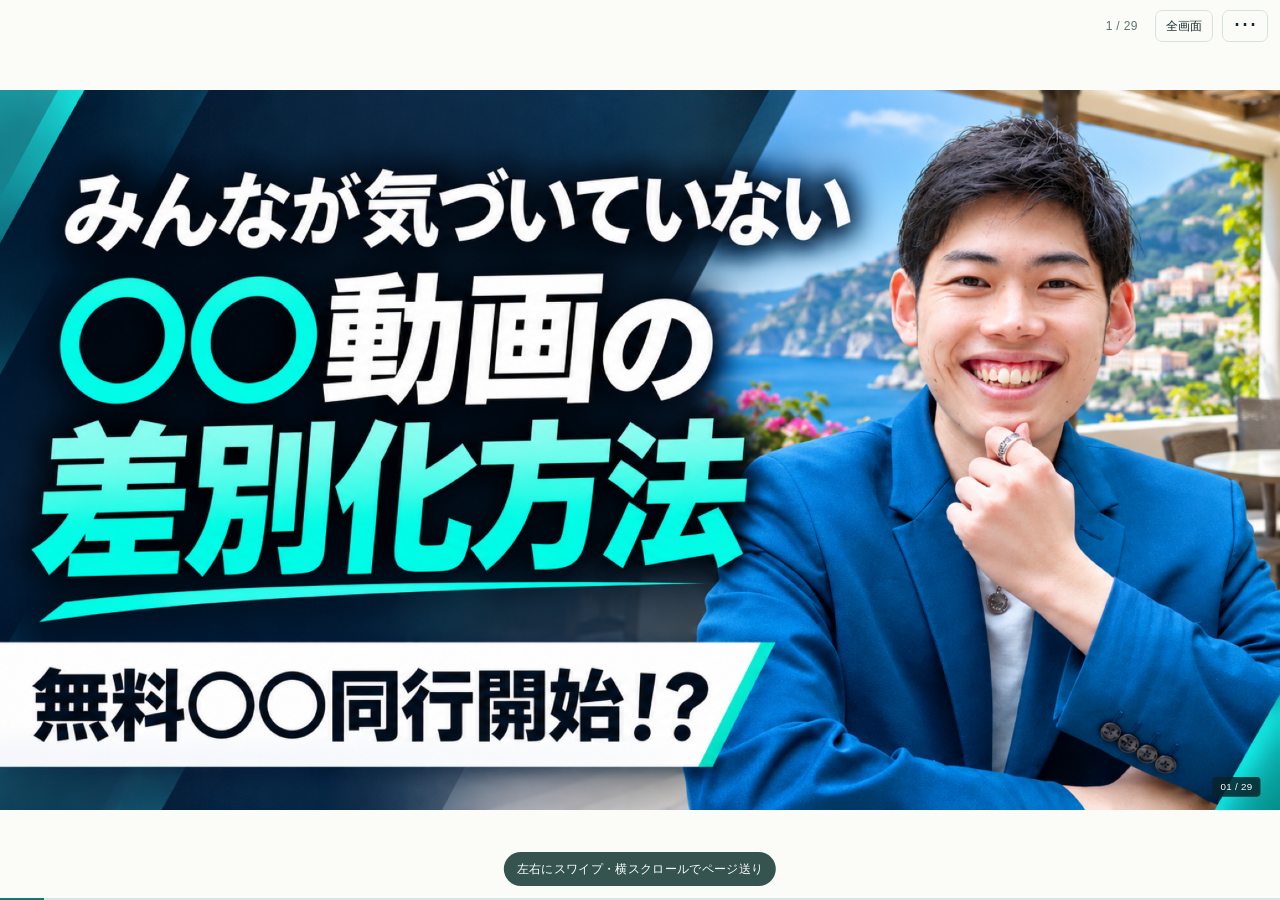
==== 2026-11-03-free/index.html @ 78152367 "Add separate November 3 lecture with free current session and planned future pricing" ====
<!doctype html><html lang="ja"><head><meta charset="utf-8"><meta name="viewport" content="width=device-width,initial-scale=1"><meta name="description" content="AI副業・物販のSNS発信で理想の未来を伝える、アフレコリールの背景素材講義。11/15(日)午前、金沢の撮影同行は今回限定無料。次回以降は33,000円で実施予定です。"><title>【今回限定無料版】ファン化につながる背景素材の集め方｜11/3 SNSコンサル講義</title><link rel="stylesheet" href="style.css?v=free-20261103"></head><body class="presenter"><div class="viewer-controls" aria-label="表示操作"><span id="counter" aria-live="polite"></span><button id="full" aria-pressed="false">全画面</button><details id="viewerMenu"><summary aria-label="ページメニュー">⋯</summary><div class="viewer-menu"><label for="jump">ページを選ぶ</label><select id="jump" aria-label="ページを選ぶ"></select><div class="menu-navigation"><button id="prev" aria-label="前のページ">← 前へ</button><button id="next" aria-label="次のページ">次へ →</button></div><button id="print">印刷 / PDF</button></div></details></div><main class="viewport"><div class="stage"><section class="slide thumbnail-intro" data-title="みんなが気づいていない○○動画の差別化方法"><img src="assets/img/lecture-thumbnail.png" alt="みんなが気づいていない○○動画の差別化方法。無料○○同行開始！？"><footer><span>2026.11.03　SNSコンサル講義</span><span class="page"></span></footer></section><section class="slide question" data-title="○○には、何が入ると思いますか？"><div class="kicker">まずは、みんなの予想を教えてください</div><div class="question-body"><h2>「○○動画」の○○は、<br><em>何だと思いますか？</em></h2><p class="chat-prompt">思いついた答えを、チャットで教えてください。</p></div><footer><span>画像は教材用のAI生成イメージです。</span><span class="page"></span></footer></section><section class="slide cover" data-title="ファン化につながる背景素材の集め方"><div class="kicker">○○の答えは「背景素材」</div><div class="new-hero"><div><h1>ファン化につながる<br><em>背景素材</em>の<br>集め方</h1><p class="subtitle">AI副業・物販のSNS発信で、<br>理想の未来を伝える。</p><div class="cover-date">2026.11.03 ｜ SNSコンサル講義</div></div><img class="" src="assets/img/monetize-work.jpg" alt="海を望むテラスでパソコンに向かう後ろ姿（教材用AI生成画像）"></div><footer><span>画像は教材用のAI生成イメージです。</span><span class="page"></span></footer></section><section class="slide premise" data-title="前提は、マネタイズ系の発信"><div class="kicker">まず、この講義の前提</div><h2>前提は、マネタイズ系の発信。</h2><div class="two-col"><div><div class="topic-tags"><span>AI副業</span><span>物販</span><span>その他の副業</span></div><div class="large-quote">ノウハウの先にある<br><em>暮らし</em>まで、<br>伝わっていますか。</div><p>アフレコの声に合わせる背景動画も、<br>発信の印象を作ります。</p></div><img class="tall-photo" src="assets/img/monetize-work.jpg" alt="海を望むテラスでパソコンに向かう後ろ姿（教材用AI生成画像）"></div><footer><span>画像は教材用のAI生成イメージです。</span><span class="page"></span></footer></section><section class="slide question" data-title="背景は、なぜ大切だと思いますか？"><div class="kicker">みんなに質問</div><div class="question-body"><h2>背景は、なぜ<br><em>大切</em>だと思いますか？</h2><p class="chat-prompt">思いついたことを、チャットで教えてください。</p></div><footer><span>SNSコンサル講義 ｜ アフレコリールの背景素材</span><span class="page"></span></footer></section><section class="slide answer" data-title="理想の未来を演出するため"><div class="kicker">背景が大切な理由</div><h2 class="answer-heading"><em>理想の未来</em>を<br>演出するため。</h2><div class="answer-pair"><img class="" src="assets/img/broll-ocean.jpg" alt="青い海と空を望むテラス（教材用AI生成画像）"><img class="" src="assets/img/broll-hotel.jpg" alt="庭に面した上質なホテルのラウンジ（教材用AI生成画像）"></div><p class="below">「こんな場所で、こんな時間を過ごしたい」を映像で伝える。</p><footer><span>画像は教材用のAI生成イメージです。</span><span class="page"></span></footer></section><section class="slide " data-title="憧れが、この人の発信を見たいにつながる"><div class="kicker">理想の未来とファン化</div><h2>憧れが、「この人の発信を見たい」につながる。</h2><div class="two-col"><div><img class="tall-photo" src="assets/img/monetize-work.jpg" alt="海を望むテラスでパソコンに向かう後ろ姿（教材用AI生成画像）"></div><div class="feeling-flow"><div>こんな暮らしをしてみたい</div><span>↓</span><div>この人のことをもっと知りたい</div><span>↓</span><div class="accent">また見たい・応援したい</div><p>この気持ちを育てるのが、ファン化。</p></div></div><footer><span>画像は教材用のAI生成イメージです。</span><span class="page"></span></footer></section><section class="slide " data-title="どちらを、見続けたくなりますか？"><div class="kicker">同じ言葉で見比べる</div><h2>どちらを、見続けたくなりますか？</h2><div class="comparison"><div class="voice-note"><span class="label">同じアフレコの台本例</span><blockquote>仕事を終えたら、<br>好きな場所でひと息。</blockquote><p class="takeaway">AかBと、そう思った理由を<br>チャットで教えてください。</p><small>背景だけを替えた静止画の比較です。</small></div><div class="phone-pair"><figure class="phone-card"><div class="phone"><img class="" src="assets/img/monetize-room.jpg" alt="書類や衣服が置かれた日常の部屋（教材用AI生成画像）"><div class="caption">仕事を終えたら、<br>好きな場所でひと息。</div></div><figcaption>A　散らかった部屋</figcaption></figure><figure class="phone-card"><div class="phone"><img class="" src="assets/img/broll-ocean.jpg" alt="青い海と空を望むテラス（教材用AI生成画像）"><div class="caption">仕事を終えたら、<br>好きな場所でひと息。</div></div><figcaption>B　海が見える景色</figcaption></figure></div></div><footer><span>画像は教材用のAI生成イメージです。</span><span class="page"></span></footer></section><section class="slide " data-title="綺麗な映像は、見ていたくなる"><div class="kicker">背景が大切な、もう1つの理由</div><h2>綺麗な映像は、見ていたくなる。</h2><div class="two-col"><div><div class="statement">大自然。旅先。<br>上質なホテル。</div><p class="below">背景にも見どころがあると、<br>映像を楽しみながら話を聞ける。</p><p class="takeaway" style="margin-top:30px">見飽きにくい映像にして、<br>最後まで見てもらうことを狙う。</p></div><div class="calm-pair"><img class="" src="assets/img/broll-mountain.jpg" alt="緑の山並みと朝の霞（教材用AI生成画像）"><img class="" src="assets/img/broll-hotel.jpg" alt="庭に面した上質なホテルのラウンジ（教材用AI生成画像）"></div></div><footer><span>画像は教材用のAI生成イメージです。</span><span class="page"></span></footer></section><section class="slide question" data-title="素材を撮るチャンスは、どこにありますか？"><div class="kicker">みんなに質問</div><div class="question-body"><h2>素材を撮るチャンスは、<br><em>どこ</em>にありますか？</h2><p class="chat-prompt">次の外出や予定を思い出して、チャットで教えてください。</p></div><footer><span>SNSコンサル講義 ｜ アフレコリールの背景素材</span><span class="page"></span></footer></section><section class="slide " data-title="僕が素材を撮っている、3つの機会"><div class="kicker">いつ撮るか</div><h2>僕が素材を撮っている、3つの機会。</h2><div class="photo-grid new-opportunities"><figure class="photo-card"><img class="" src="assets/img/monetize-work.jpg" alt="海を望むテラスでパソコンに向かう後ろ姿（教材用AI生成画像）"><figcaption><b>1　ワーケーション</b><span>仲間と、半分旅行・半分仕事。</span></figcaption></figure><figure class="photo-card"><img class="" src="assets/img/broll-hotel.jpg" alt="庭に面した上質なホテルのラウンジ（教材用AI生成画像）"><figcaption><b>2　いいホテルに泊まる時</b><span>空間や景色も撮っておく。</span></figcaption></figure><figure class="photo-card"><img class="" src="assets/img/broll-town.jpg" alt="木造の街並みと水路（教材用AI生成画像）"><figcaption><b>3　オフ会</b><span>前後の時間を素材集めに。</span></figcaption></figure></div><p class="below">日常にある撮影のチャンスを、活かしていきましょう。</p><footer><span>画像は教材用のAI生成イメージです。</span><span class="page"></span></footer></section><section class="slide " data-title="広島オフ会でも、空き時間に素材撮影"><div class="kicker">僕が実際にやってみたこと</div><h2>広島オフ会でも、空き時間に素材撮影。</h2><div class="two-col"><div><div class="large-quote">ちょっと空いた時間に、<br>みんなで撮ってみた。</div><div class="story-line"><span>オフ会の空き時間</span><b>↓</b><span>みんなで素材撮影</span><b>↓</b><strong>参加したみんなからも好評</strong></div></div><div><img class="wide-photo" src="assets/img/broll-town.jpg" alt="木造の街並みと水路（教材用AI生成画像）"><p class="photo-caption">街並みのイメージ。広島当日の写真ではありません。</p></div></div><footer><span>画像は教材用のAI生成イメージです。</span><span class="page"></span></footer></section><section class="slide " data-title="カメラを回す前に、動画の目的を考える"><div class="kicker">どう撮るかの前に</div><h2>カメラを回す前に、動画の目的を考える。</h2><div class="purpose-grid"><div><span>見続けてもらう</span><h3>動画を伸ばしたい</h3><p>見た目にも楽しめる景色を。</p></div><div><span>次の投稿も見てもらう</span><h3>フォローにつなげたい</h3><p>発信するテーマと合う暮らしを。</p></div><div><span>この人を応援したくなる</span><h3>ファン化したい</h3><p>憧れる時間や、人柄が見える場面を。</p></div></div><p class="purpose-question">見た人に、どんな暮らしを感じてほしいか。</p><footer><span>SNSコンサル講義 ｜ 背景素材は、投稿で伝えたいことに合わせて選びます。</span><span class="page"></span></footer></section><section class="slide " data-title="集めたい背景素材は、この3種類"><div class="kicker">何を撮るか</div><h2>集めたい背景素材は、この3種類。</h2><div class="photo-grid material-grid"><figure class="photo-card"><img class="" src="assets/img/monetize-work.jpg" alt="海を望むテラスでパソコンに向かう後ろ姿（教材用AI生成画像）"><figcaption><b>1　作業している自分</b><span>場所を選んで働く雰囲気。</span></figcaption></figure><figure class="photo-card"><img class="" src="assets/img/broll-ocean.jpg" alt="青い海と空を望むテラス（教材用AI生成画像）"><figcaption><b>2　綺麗な背景</b><span>その場所の空気や開放感。</span></figcaption></figure><figure class="photo-card"><div class="life-crop"><img class="" src="assets/img/monetize-life.jpg" alt="景色へ歩く、コーヒーを飲む、仲間と話す3場面（教材用AI生成画像）"></div><figcaption><b>3　自由な日常の動き</b><span>そこで過ごす暮らし。</span></figcaption></figure></div><footer><span>画像は教材用のAI生成イメージです。</span><span class="page"></span></footer></section><section class="slide " data-title="1　動かずに作業している自分"><div class="kicker">集めたい素材 1</div><h2>1　動かずに作業している自分。</h2><div class="two-col"><div><div class="statement">パソコン1台で、<br><em>場所を選んで働く</em><br>雰囲気を伝える。</div><p class="below">カメラは固定。<br>作業する自分と、その場所を一緒に。</p><p class="small" style="margin-top:22px">実際の作業を撮り、アフレコの内容に合わせる。</p></div><img class="tall-photo" src="assets/img/monetize-work.jpg" alt="海を望むテラスでパソコンに向かう後ろ姿（教材用AI生成画像）"></div><footer><span>画像は教材用のAI生成イメージです。</span><span class="page"></span></footer></section><section class="slide " data-title="2　綺麗な背景"><div class="kicker">集めたい素材 2</div><h2>2　綺麗な背景。</h2><div class="photo-grid"><figure class="photo-card"><img class="" src="assets/img/broll-ocean.jpg" alt="青い海と空を望むテラス（教材用AI生成画像）"><figcaption><b>海や旅先の景色</b><span>開放感が伝わる。</span></figcaption></figure><figure class="photo-card"><img class="" src="assets/img/broll-mountain.jpg" alt="緑の山並みと朝の霞（教材用AI生成画像）"><figcaption><b>大自然</b><span>日常を離れた時間が伝わる。</span></figcaption></figure><figure class="photo-card"><img class="" src="assets/img/broll-hotel.jpg" alt="庭に面した上質なホテルのラウンジ（教材用AI生成画像）"><figcaption><b>上質なホテルや旅館</b><span>ゆったり過ごす空間が伝わる。</span></figcaption></figure></div><p class="below">フォロワーが「こんな場所に行きたい」と感じる素材に。</p><footer><span>画像は教材用のAI生成イメージです。</span><span class="page"></span></footer></section><section class="slide " data-title="3　自由な日常の動き"><div class="kicker">集めたい素材 3</div><h2>3　自由な日常の動き。</h2><div class="story-grid life-grid"><figure><div class="sequence-panel"><img class="" src="assets/img/monetize-life.jpg" alt="景色へ歩く、コーヒーを飲む、仲間と話す3場面（教材用AI生成画像）"></div><figcaption>景色へ歩く</figcaption></figure><figure><div class="sequence-panel"><img class="" src="assets/img/monetize-life.jpg" alt="景色へ歩く、コーヒーを飲む、仲間と話す3場面（教材用AI生成画像）"></div><figcaption>テラスでコーヒー</figcaption></figure><figure><div class="sequence-panel"><img class="" src="assets/img/monetize-life.jpg" alt="景色へ歩く、コーヒーを飲む、仲間と話す3場面（教材用AI生成画像）"></div><figcaption>仲間と過ごす</figcaption></figure></div><p class="below">その場所で「どんな時間を過ごしているか」まで見せる。</p><footer><span>画像は教材用のAI生成イメージです。</span><span class="page"></span></footer></section><section class="slide " data-title="撮り方は、固定とゆっくり動かす2パターン"><div class="kicker">素材を撮る時の基本</div><h2>撮り方は、固定とゆっくり動かす2パターン。</h2><div class="tech-pair"><figure><div class="tech-frame"><img class="" src="assets/img/monetize-work.jpg" alt="海を望むテラスでパソコンに向かう後ろ姿（教材用AI生成画像）"><span>カメラを固定</span></div><figcaption><b>動かさずに撮る</b><p>作業する姿や、自然な動きを残す。</p></figcaption></figure><figure><div class="tech-frame"><img class="" src="assets/img/broll-ocean.jpg" alt="青い海と空を望むテラス（教材用AI生成画像）"><span>ゆっくり　→</span></div><figcaption><b>ゆっくり回して撮る</b><p>景色や空間の広がりを見せる。</p></figcaption></figure></div><p class="below">同じ場所で、両方のパターンを撮っておきましょう。</p><footer><span>画像は教材用のAI生成イメージです。</span><span class="page"></span></footer></section><section class="slide " data-title="肘を脇につけて、腰からゆっくり回す"><div class="kicker">一緒に動かしてみましょう</div><h2>肘を脇につけて、腰からゆっくり回す。</h2><div class="two-col posture-layout"><div class="posture-photo"><img class="" src="assets/img/monetize-posture.jpg" alt="両肘を脇につけてスマートフォンを持つ撮影姿勢（教材用AI生成画像）"><span class="waist-arrow">↔</span></div><div class="steps"><div class="step"><span class="num">1</span><div><b>肘を脇につける</b><small>スマホを両手で持つ。</small></div></div><div class="step"><span class="num">2</span><div><b>肩と腕の形を保つ</b><small>手先だけで振らない。</small></div></div><div class="step"><span class="num">3</span><div><b>腰からゆっくり回す</b><small>体ごと、一定の速さで。</small></div></div></div></div><p class="below">まずその場で1回。撮った映像のブレを見てみましょう。</p><footer><span>画像は教材用のAI生成イメージです。</span><span class="page"></span></footer></section><section class="slide question" data-title="次の外出で、何を撮りますか？"><div class="kicker">みんなに質問</div><div class="question-body"><h2>次の外出で、<br><em>何を撮りますか？</em></h2><p class="chat-prompt">「行く場所＋撮りたい素材」を、チャットで教えてください。</p></div><footer><span>SNSコンサル講義 ｜ アフレコリールの背景素材</span><span class="page"></span></footer></section><section class="slide " data-title="まとめ　背景で伝えるのは、理想の未来"><div class="kicker">1　背景が大切な理由</div><h2>まとめ</h2><div class="two-col"><div><div class="statement">背景で伝えるのは、<br><em>理想の未来。</em></div><p class="below">こんな暮らしをしてみたい。<br>この人の発信を、また見たい。</p><p class="takeaway" style="margin-top:28px">綺麗な映像で、<br>見続けてもらうことも狙う。</p></div><img class="tall-photo" src="assets/img/broll-hotel.jpg" alt="庭に面した上質なホテルのラウンジ（教材用AI生成画像）"></div><footer><span>画像は教材用のAI生成イメージです。</span><span class="page"></span></footer></section><section class="slide " data-title="まとめ　日常のチャンスで、3種類を集める"><div class="kicker">2　撮る機会と素材</div><h2>まとめ</h2><div class="summary-opportunities"><span>ワーケーション</span><span>いいホテル</span><span>オフ会</span></div><p class="summary-lead">日常にあるチャンスで、3種類を集める。</p><div class="photo-grid summary-materials"><figure class="photo-card"><img class="" src="assets/img/monetize-work.jpg" alt="海を望むテラスでパソコンに向かう後ろ姿（教材用AI生成画像）"><figcaption><b>作業している自分</b></figcaption></figure><figure class="photo-card"><img class="" src="assets/img/broll-ocean.jpg" alt="青い海と空を望むテラス（教材用AI生成画像）"><figcaption><b>綺麗な背景</b></figcaption></figure><figure class="photo-card"><div class="life-crop"><img class="" src="assets/img/monetize-life.jpg" alt="景色へ歩く、コーヒーを飲む、仲間と話す3場面（教材用AI生成画像）"></div><figcaption><b>自由な日常の動き</b></figcaption></figure></div><footer><span>画像は教材用のAI生成イメージです。</span><span class="page"></span></footer></section><section class="slide " data-title="まとめ　目的を決めて、2パターンで撮る"><div class="kicker">3　撮り方と次の行動</div><h2>まとめ</h2><div class="two-col"><div><div class="statement">見た人に、<br><em>どう感じてほしいか。</em></div><p class="below">目的を決めて、カメラを回す。</p><div class="summary-methods"><span>固定して撮る</span><span>ゆっくり回して撮る</span></div><p class="below">撮った映像を見て、<br>次の投稿で使う素材を残しましょう。</p></div><img class="tall-photo" src="assets/img/broll-cafe.jpg" alt="緑を望むカフェの窓辺（教材用AI生成画像）"></div><footer><span>画像は教材用のAI生成イメージです。</span><span class="page"></span></footer></section><section class="slide " data-title="どんな話に使えるかを、ひと言残す"><div class="kicker">集めた素材の保存</div><h2>どんな話に使えるかを、ひと言残す。</h2><div class="save-grid"><figure><img class="" src="assets/img/broll-ocean.jpg" alt="青い海と空を望むテラス（教材用AI生成画像）"><figcaption>海＿時間の余裕</figcaption></figure><figure><img class="" src="assets/img/broll-mountain.jpg" alt="緑の山並みと朝の霞（教材用AI生成画像）"><figcaption>山＿気分転換</figcaption></figure><figure><img class="" src="assets/img/broll-hotel.jpg" alt="庭に面した上質なホテルのラウンジ（教材用AI生成画像）"><figcaption>ホテル＿旅先</figcaption></figure><figure><img class="" src="assets/img/broll-cafe.jpg" alt="緑を望むカフェの窓辺（教材用AI生成画像）"><figcaption>カフェ＿考える時間</figcaption></figure></div><p class="below">素材を見返したときに、使う場面が浮かぶ名前に。<br>撮った日と場所も一緒に残しておくと、あとで探しやすくなります。</p><footer><span>画像は教材用のAI生成イメージです。</span><span class="page"></span></footer></section><section class="slide sales-bridge" data-title="撮る時の「これでいい？」を、現地で"><div class="kicker">知ったことを、自分の投稿で使うために</div>
<h2>撮る時の「これでいい？」を、現地で。</h2><div class="two-col"><div><div class="sales-questions"><p>この背景、<br><b>自分の発信に合っている？</b></p><p>この素材、<br><b>どんな話に使える？</b></p></div><p class="below">金沢の街を歩きながら、<br>一緒に考えて、撮ってみましょう。</p></div><div><img class="wide-photo" src="assets/img/broll-town.jpg" alt="木造の街並みと水路（教材用AI生成画像）"><p class="photo-caption">街並みは教材イメージです。撮影予定地ではありません。</p></div></div>
<footer><span>画像は教材用のAI生成イメージです。</span><span class="page"></span></footer></section><section class="slide sales-value" data-title="持ち帰るのは、次の投稿に使う背景素材"><div class="kicker">撮影同行で、一緒に取り組むこと</div>
<h2>持ち帰るのは、次の投稿に使う背景素材。</h2><div class="two-col"><div><img class="wide-photo" src="assets/img/broll-town.jpg" alt="木造の街並みと水路（教材用AI生成画像）"><p class="photo-caption">街並みは教材イメージです。撮影予定地ではありません。</p></div><div class="steps"><div class="step"><span class="num">1</span><div><b>使えそうな背景を見つける</b><small>街並みや、その場所らしい空間から。</small></div></div><div class="step"><span class="num">2</span><div><b>どんな語りに合うか考える</b><small>素材を見ながら、その場で話せる。</small></div></div><div class="step"><span class="num">3</span><div><b>自分の投稿用に持ち帰る</b><small>次のアフレコリールで使う素材に。</small></div></div><p class="sales-value-note">その場で考えた選び方を、<br>次の外出でも試していきましょう。</p></div></div>
<footer><span>画像は教材用のAI生成イメージです。</span><span class="page"></span></footer></section><section class="slide free-anchor" data-title="撮影同行は、今回限定で無料"><div class="kicker">今回の撮影同行について</div>
<h2>撮影同行は、<br class="mobile-only">今回限定で無料。</h2>
<div class="free-price-layout"><div class="future-price"><p>次回以降は</p><div class="future-number"><strong>33,000</strong><span>円</span></div><p>で実施予定です。</p><small>今後の実施予定としてのご案内です。</small></div>
<div class="current-free"><span class="pill">11/15（日）午前・金沢</span><p>今回の参加費</p><strong>無料</strong><p>現地で一緒に、<br>背景素材集めを実践しましょう。</p></div></div>
<footer><span>画像は教材用のAI生成イメージです。</span><span class="page"></span></footer></section><section class="slide offer free-offer" data-title="11/15（日）午前、金沢で今回限定無料の撮影同行"><div class="kicker">今回限定無料・撮影同行のご案内</div>
<div class="offer-layout"><div class="offer-copy"><span class="pill">SNSコンサル受講生向け</span><h2>アフレコリールの<br>背景素材を、<br>金沢で集めよう。</h2><div class="date"><strong>11/15</strong><span>日曜日<br>午前・オフ会前</span></div><div class="free-offer-price">参加費 <b>今回限定無料</b></div><div class="details">集合時刻・場所・申込方法は<br>確定後にご案内します。</div></div><figure class="offer-photo"><img src="assets/img/broll-town.jpg" alt="木造の街並みと水路（教材用AI生成画像）"><figcaption>街並みは教材イメージです。撮影予定地ではありません。</figcaption></figure></div>
<footer><span>画像は教材用のAI生成イメージです。</span><span class="page"></span></footer></section><section class="slide closing free-closing" data-title="次の投稿に使う素材を、金沢で一緒に"><div class="kicker">現地で、一緒に試したい方へ</div>
<div class="two-col"><div><h2>次の投稿に使う素材を、<br>金沢で一緒に。</h2><p>作りたいアフレコのテーマを<br><em><b>1つ</b></em>、考えてきてください。</p><p class="below">背景素材を集めるところから、<br>一緒に実践しましょう。</p><span class="pill">11/15（日）午前　金沢　今回限定無料</span><div class="details">SNSコンサル受講生向け・オフ会前<br>募集の詳細は、確定後にご案内します。</div></div><img class="closing-photo" src="assets/img/broll-cafe.jpg" alt="緑を望むカフェの窓辺（教材用AI生成画像）"></div>
<footer><span>画像は教材用のAI生成イメージです。</span><span class="page"></span></footer></section></div></main><div id="gestureHint" class="gesture-hint" role="status"></div><div class="progress"><i></i></div><script src="app.js?v=d084d327a3f7"></script></body></html>
---- 2026-11-03-free/style.css ----
:root{--ink:#172a2b;--muted:#5d7372;--teal:#007f79;--tiffany:#a9e6df;--paper:#fbfcf8;--line:#d9e5df;--s:.7}*{box-sizing:border-box}body{margin:0;background:#e6ede9;color:var(--ink);font-family:-apple-system,BlinkMacSystemFont,"Hiragino Kaku Gothic ProN","Yu Gothic",Meiryo,sans-serif;font-feature-settings:"palt";letter-spacing:.02em}button,select{font:inherit;color:inherit}button{cursor:pointer}button:disabled{opacity:.3;cursor:default}button:focus-visible,select:focus-visible{outline:3px solid var(--teal);outline-offset:3px}.toolbar{height:64px;display:flex;align-items:center;gap:24px;padding:0 24px;background:var(--paper);border-bottom:1px solid var(--line)}.brand{font-size:14px;font-weight:700;white-space:nowrap}.jump-label{flex:1;min-width:0}select{border:0;background:#edf4f0;padding:8px 12px;border-radius:4px;max-width:100%;width:360px;font-size:13px}.tools{display:flex;gap:8px}.tools button{background:transparent;border:1px solid var(--line);border-radius:5px;padding:8px 11px;font-size:12px}.viewport{height:calc(100dvh - 121px);position:relative;overflow:hidden}.stage{position:absolute;left:50%;top:50%;width:1440px;height:810px;transform:translate(-50%,-50%) scale(var(--s));transform-origin:center}.slide{display:none;position:relative;width:1440px;height:810px;background:var(--paper);padding:56px 68px 76px;overflow:hidden;box-shadow:0 10px 60px #19363215}.slide.active{display:flex;flex-direction:column}.kicker{font-size:18px;color:var(--teal);font-weight:750;line-height:1.2;margin-bottom:19px;min-height:22px}h1,h2,h3,p,figure,blockquote{margin:0}h1{font-size:78px;line-height:1.4;letter-spacing:-.035em;font-weight:850}h2{font-size:48px;line-height:1.35;letter-spacing:-.025em;font-weight:800;margin-bottom:30px}h3{font-size:30px;line-height:1.5}p{font-size:27px;line-height:1.7}em{font-style:normal;color:var(--teal)}strong,b{font-weight:800}.label{font-size:19px;font-weight:700;color:var(--teal)}.small,small{font-size:17px;line-height:1.7;color:var(--muted)}footer{position:absolute;left:68px;right:68px;bottom:26px;display:flex;align-items:center;justify-content:space-between;border-top:1px solid var(--line);padding-top:15px;font-size:13px;color:var(--muted);gap:20px}.page{white-space:nowrap}.navigation{height:54px;display:flex;gap:16px;align-items:center;justify-content:center;font-size:13px;background:var(--paper)}.navigation button{border:1px solid var(--line);border-radius:4px;background:white;font-size:20px;padding:0 20px;height:34px}.navigation #pageTitle{max-width:500px;white-space:nowrap;overflow:hidden;text-overflow:ellipsis;color:var(--muted)}#counter{min-width:54px;text-align:center}.progress{height:3px;background:var(--line)}.progress i{height:100%;display:block;background:var(--teal)}.sr-only{position:absolute;width:1px;height:1px;overflow:hidden;clip:rect(0,0,0,0)}img{display:block;width:100%;height:100%;object-fit:cover}.comparison{display:grid;grid-template-columns:440px 1fr;gap:68px;align-items:center;flex:1;min-height:0}.voice-note blockquote{font-size:34px;line-height:1.7;font-weight:700;margin:22px 0 28px}.takeaway{padding-left:22px;border-left:5px solid var(--tiffany);font-size:25px}.voice-note small{display:block;margin-top:26px}.phone-pair{display:flex;justify-content:space-evenly;gap:38px}.phone-card{width:260px}.phone{position:relative;aspect-ratio:9/16;border-radius:15px;overflow:hidden;box-shadow:0 9px 20px #152e301a;background:#dce7df}.phone .caption{position:absolute;left:14px;right:14px;top:43%;background:#112825c9;color:white;font-size:25px;line-height:1.6;font-weight:750;padding:15px 14px;text-align:center;letter-spacing:0}.phone-card figcaption{text-align:center;font-size:22px;font-weight:700;margin-top:16px}.offer-layout{display:grid;grid-template-columns:1fr 610px;gap:62px;align-items:center;flex:1;min-height:0}.pill{display:inline-block;border-radius:4px;background:var(--tiffany);padding:10px 15px;font-size:20px;font-weight:750}.offer-copy h2{font-size:51px;margin:22px 0 20px}.date{display:flex;align-items:center;gap:24px;margin:0 0 15px}.date strong{font-size:74px;line-height:1.1;color:var(--teal);letter-spacing:-.03em}.date span{font-size:23px;line-height:1.5;font-weight:700}.offer-copy p{font-size:24px}.details{font-size:19px;line-height:1.6;border-top:1px solid var(--line);padding-top:16px;margin-top:20px;color:var(--muted)}.offer-photo img{height:470px;border-radius:4px;object-position:45% center}.offer-photo figcaption{font-size:14px;color:var(--muted);margin-top:12px;line-height:1.6}.cover-layout{display:grid;grid-template-columns:1.05fr 1fr;gap:55px;flex:1;align-items:center}.cover h1{font-size:72px}.cover .subtitle{font-size:26px;margin-top:32px;line-height:1.8}.cover-strip{display:grid;grid-template-columns:1fr 1fr;gap:20px;height:570px}.cover-strip img{border-radius:3px}.cover-strip img:last-child{height:500px;align-self:end}.cover-date{margin-top:34px;font-size:18px;color:var(--muted)}.two-col{display:grid;grid-template-columns:1fr 1fr;gap:70px;align-items:center;flex:1;min-height:0}.statement{font-size:54px;line-height:1.55;font-weight:800;letter-spacing:-.03em}.note-box{background:#edf5ef;border-left:5px solid var(--teal);padding:28px 32px}.note-box p{font-size:29px;font-weight:650}.empty-material{border:2px dashed #b9ccc2;background:#f2f6f1;border-radius:6px;padding:28px}.empty-material .empty{height:270px;display:flex;align-items:center;justify-content:center;background:#e7eeea;color:#8aa099;font-size:64px;margin-top:20px}.reel-diagram{display:flex;align-items:center;justify-content:center;gap:24px}.plus{font-size:48px;color:var(--teal)}.voice-card{width:270px;background:#e2f1ec;padding:28px}.voice-card p{font-size:28px;line-height:1.6;font-weight:700;margin-top:20px}.definition h2{margin-bottom:16px}.definition .phone-card{width:236px}.definition .reel-diagram{margin-top:12px}.definition-copy .statement{font-size:43px}.definition-copy p{font-size:25px;margin-top:26px}.photo-grid{display:grid;grid-template-columns:repeat(3,1fr);gap:28px;flex:1;min-height:0}.photo-card{min-width:0}.photo-card img{height:330px;border-radius:4px}.photo-card figcaption{padding-top:16px}.photo-card b{display:block;font-size:28px;line-height:1.5}.photo-card span{display:block;font-size:23px;line-height:1.6;color:var(--muted);margin-top:4px}.below{font-size:24px;line-height:1.6;margin-top:25px}.photo-grid.four{grid-template-columns:repeat(4,1fr);gap:23px}.photo-grid.four img{height:340px}.photo-grid.four b{font-size:25px}.photo-grid.four span{font-size:21px}.banner-image{height:390px;width:100%;border-radius:4px}.banner-caption{display:grid;grid-template-columns:repeat(3,1fr);gap:24px;margin-top:22px}.banner-caption b{font-size:27px;display:block}.banner-caption p{font-size:24px;line-height:1.7;margin-top:8px}.panel-strip{display:grid;grid-template-columns:repeat(3,1fr);gap:24px}.sequence-panel{width:100%;aspect-ratio:1;max-height:350px;overflow:hidden;position:relative}.sequence-panel img{width:300%;max-width:none;height:auto;position:absolute;top:0;left:0;object-fit:fill}.story-grid figure:nth-child(2) img{left:-100%}.story-grid figure:nth-child(3) img{left:-200%}.wide-photo{height:470px;border-radius:4px}.stock-grid{display:grid;grid-template-columns:repeat(3,1fr);gap:14px}.stock-grid figure img{height:190px;border-radius:3px}.stock-grid figure figcaption{font-size:16px;margin-top:8px}.steps{display:flex;flex-direction:column;gap:25px}.step{display:grid;grid-template-columns:46px 1fr;gap:18px;align-items:start}.step .num{width:42px;height:42px;border-radius:50%;color:var(--teal);background:#d8f0e7;display:grid;place-items:center;font-size:24px;font-weight:750}.step p{font-size:26px}.steps .step b{font-size:29px}.steps .step small{display:block;font-size:22px;margin-top:8px}.exercise .photo-grid img{height:330px}.exercise .quote{font-size:30px;font-weight:700;padding:18px 24px;background:#e5f3ed;margin-bottom:24px}.exercise .photo-card b{font-size:25px}.closing{background:#e8f4ed}.closing h2{font-size:58px;line-height:1.5}.closing .two-col{grid-template-columns:1.1fr 1fr}.closing .pill{margin-top:30px}.closing-photo{height:530px;object-position:center 70%;border-radius:4px}.save-grid{display:grid;grid-template-columns:repeat(4,1fr);gap:24px;margin:20px 0 25px}.save-grid img{height:300px;border-radius:4px}.save-grid figcaption{font-size:24px;font-weight:750;text-align:center;padding-top:18px}.large-quote{font-size:39px;line-height:1.7;font-weight:750;margin-bottom:26px}.tall-photo{height:490px;border-radius:4px}.calm-pair{display:grid;grid-template-columns:1fr 1fr;gap:24px;height:460px}.calm-pair img{border-radius:4px}.photo-caption{font-size:20px;color:var(--muted);margin-top:13px}
.read .toolbar{position:sticky;top:0;z-index:10}.read .viewport{height:auto;overflow:visible}.read .stage{position:static;transform:none;width:auto;height:auto;margin:24px auto;max-width:1080px;padding:0 20px}.read .slide{display:flex;flex-direction:column;position:relative;width:100%;height:auto;min-height:630px;padding:42px 42px 84px;margin-bottom:26px}.read .slide>footer{left:42px;right:42px}.read .slide h1{font-size:54px}.read .slide h2{font-size:39px}.read .comparison{grid-template-columns:1fr 1.2fr;gap:28px}.read .phone-card{width:210px}.read .phone .caption{font-size:20px}.read .voice-note blockquote{font-size:27px}.read .offer-layout{grid-template-columns:1fr 1fr;gap:35px}.read .offer-photo img{height:440px}.read .cover-strip{height:480px}.read .cover-strip img:last-child{height:400px}.read .navigation{position:static}.read .statement{font-size:40px}.read .photo-card img{height:300px}.read .photo-grid.four img{height:270px}.read .definition .two-col{gap:30px}.read .definition .reel-diagram{gap:15px}.read .definition .voice-card{width:200px;padding:20px}.read .definition .voice-card p{font-size:24px}.read .definition .phone-card{width:185px}.read .photo-grid{flex:initial}.read .exercise .photo-grid img{height:280px}.read .two-col{gap:36px}.read .cover-layout{gap:30px}.read .banner-image{height:auto}.read .stock-grid figure img{height:150px}.read .closing-photo{height:450px}.read .photo-card span{font-size:21px}.read .date strong{font-size:62px}.read .save-grid figcaption{font-size:20px}
@media(max-width:700px), (max-width:1000px) and (max-height:500px){.toolbar{height:102px;flex-wrap:wrap;padding:12px 14px;gap:9px 10px}.brand{font-size:12px}.jump-label{order:3;flex-basis:100%}select{width:100%;font-size:12px}.tools{margin-left:auto;gap:5px}.tools button{font-size:10px;padding:6px}.tools #full{display:none}.viewport{height:calc(100dvh - 159px)}.navigation{gap:12px}.navigation #pageTitle{display:none}.read .stage{margin:12px auto;padding:0 10px}.read .slide{padding:28px 22px 68px;min-height:0;margin-bottom:14px}.read .kicker{font-size:12px;min-height:0;margin-bottom:15px}.read .slide h1{font-size:37px;line-height:1.5}.read .slide h2{font-size:28px;line-height:1.5;margin-bottom:22px}.read p{font-size:19px}.read .slide>footer{left:22px;right:22px;bottom:20px;font-size:9px;line-height:1.5;padding-top:10px;gap:10px}.read .comparison,.read .offer-layout,.read .cover-layout,.read .two-col,.read .closing .two-col{display:flex;flex-direction:column;gap:27px;align-items:stretch}.read .voice-note blockquote{font-size:25px;margin:15px 0 20px}.read .voice-note .label{font-size:14px}.read .takeaway{font-size:19px;padding-left:15px}.read .voice-note small{font-size:12px;margin-top:18px}.read .phone-pair{gap:14px;justify-content:center}.read .phone-card{width:calc((100% - 14px)/2)}.read .phone{border-radius:9px}.read .phone .caption{left:6px;right:6px;padding:9px 6px;font-size:14px;line-height:1.6}.read .phone-card figcaption{font-size:15px;margin-top:12px}.read .pill{font-size:13px;padding:9px 11px}.read .offer-copy h2{font-size:30px;margin:20px 0}.read .date strong{font-size:61px}.read .date span{font-size:18px}.read .offer-copy p{font-size:19px}.read .details{font-size:15px}.read .offer-photo img{height:265px}.read .offer-photo figcaption{font-size:10px}.read .cover-strip{height:295px;gap:12px}.read .cover-strip img:last-child{height:250px}.read .cover .subtitle{font-size:18px;margin-top:22px}.read .cover-date{font-size:13px;margin-top:20px}.read .statement{font-size:28px}.read .empty-material{padding:20px}.read .empty-material .empty{height:160px}.read .label{font-size:14px}.read .note-box{padding:20px}.read .note-box p{font-size:20px}.read .definition-copy .statement{font-size:28px}.read .definition-copy p{font-size:19px;margin-top:15px}.read .definition .reel-diagram{gap:12px;margin-top:0}.read .definition .voice-card{width:44%;padding:15px}.read .definition .voice-card p{font-size:18px;margin-top:12px}.read .definition .phone-card{width:44%}.read .definition .phone .caption{font-size:14px}.read .plus{font-size:30px}.read .small,.read small{font-size:12px}.read .photo-grid{grid-template-columns:1fr;gap:24px}.read .photo-card img{height:300px;object-position:center 55%}.read .photo-card b{font-size:23px}.read .photo-card span{font-size:18px}.read .photo-card figcaption{padding-top:12px}.read .below{font-size:18px;margin-top:23px}.read .photo-grid.four{grid-template-columns:1fr 1fr;gap:22px 14px}.read .photo-grid.four img{height:210px}.read .photo-grid.four b{font-size:19px}.read .photo-grid.four span{font-size:15px}.read .exercise .quote{font-size:21px;padding:16px}.read .exercise .photo-grid{grid-template-columns:repeat(3,1fr);gap:10px}.read .exercise .photo-grid img{height:175px}.read .exercise .photo-card b{font-size:15px}.read .exercise .photo-card span{font-size:13px}.read .banner-image{height:auto}.read .banner-caption{grid-template-columns:1fr;gap:18px;margin-top:20px}.read .banner-caption b{font-size:22px}.read .banner-caption p{font-size:18px;margin-top:5px}.read .panel-strip{gap:8px}.read .stock-grid{gap:12px}.read .stock-grid figure img{height:125px}.read .stock-grid figure figcaption{font-size:11px}.read .step{grid-template-columns:35px 1fr;gap:13px}.read .step .num{width:32px;height:32px;font-size:18px}.read .steps .step b{font-size:22px}.read .steps .step small{font-size:18px;margin-top:5px}.read .step p{font-size:19px}.read .wide-photo{height:260px}.read .save-grid{grid-template-columns:1fr 1fr;gap:24px 14px;margin:0}.read .save-grid img{height:205px}.read .save-grid figcaption{font-size:17px;padding-top:12px}.read .closing h2{font-size:30px}.read .closing-photo{height:300px}.read .closing .pill{margin-top:24px}.read .large-quote{font-size:27px;margin-bottom:18px}.read .tall-photo{height:350px}.read .calm-pair{gap:12px;height:300px}.read .photo-caption{font-size:14px}.read .date{gap:18px}}
@media print{@page{size:1440px 810px;margin:0}body{background:white}.toolbar,.navigation,.progress{display:none!important}.viewport{height:auto;overflow:visible}.stage{position:static;width:1440px;height:auto;transform:none}.slide{display:flex!important;flex-direction:column;break-after:page;page-break-after:always;box-shadow:none;print-color-adjust:exact;-webkit-print-color-adjust:exact}.slide:last-child{break-after:auto}}

.story-grid{display:grid;grid-template-columns:repeat(3,1fr);gap:24px}.story-grid figcaption{font-size:27px;font-weight:750;line-height:1.6;margin-top:20px}.read .slide{scroll-margin-top:112px}@media(max-width:700px), (max-width:1000px) and (max-height:500px){.read .story-grid{grid-template-columns:1fr;gap:24px}.read .story-grid figcaption{font-size:21px;margin-top:12px}.read .sequence-panel{max-height:260px}}

@media(max-width:700px), (max-width:1000px) and (max-height:500px){.read .definition .voice-card{width:46%;padding:12px}.read .definition .voice-card p{font-size:16px}}

/* 2026-11-03: monetization lecture. Scoped additions preserve the invitation. */
.question-body{display:flex;flex:1;flex-direction:column;justify-content:center;padding-bottom:35px}.question-body h2{font-size:76px;line-height:1.45;max-width:1220px;margin-bottom:58px}.chat-prompt{display:inline-block;align-self:flex-start;background:#d9f1eb;border-left:6px solid var(--teal);padding:18px 27px;font-size:27px;line-height:1.7}.read .question-body h2{font-size:54px}@media(max-width:700px), (max-width:1000px) and (max-height:500px){.read .question-body{padding:25px 0;min-height:460px}.read .question-body h2{font-size:35px;margin-bottom:38px}.read .chat-prompt{font-size:18px;padding:15px 17px}}
.new-hero{display:grid;grid-template-columns:1.2fr 1fr;gap:70px;align-items:center;flex:1;min-height:0}.new-hero h1{font-size:67px}.new-hero>img{height:555px;border-radius:4px;object-position:center 65%}.topic-tags,.summary-opportunities{display:flex;gap:14px;flex-wrap:wrap;margin-bottom:28px}.topic-tags span,.summary-opportunities span{background:#dcf0e9;padding:12px 18px;font-size:25px;font-weight:750}.premise .large-quote{font-size:44px}.answer .answer-heading{font-size:65px;line-height:1.3;margin-bottom:25px}.answer-pair{display:grid;grid-template-columns:1fr 1fr;gap:26px;height:300px}.answer-pair img{border-radius:4px;object-position:center 56%}.feeling-flow{display:flex;flex-direction:column;gap:14px}.feeling-flow>div{font-size:33px;font-weight:750;padding:21px 24px;border-left:5px solid var(--tiffany);background:#f0f6f1}.feeling-flow>span{font-size:28px;color:var(--teal);text-align:center;line-height:1}.feeling-flow .accent{background:#d9f0e8;color:var(--teal)}.feeling-flow p{font-size:23px;margin-top:12px}.story-line{display:flex;flex-direction:column;gap:10px;font-size:28px;line-height:1.5}.story-line b{color:var(--teal)}.story-line strong{color:var(--teal)}.purpose-grid{display:grid;grid-template-columns:repeat(3,1fr);gap:28px;flex:1;align-items:center}.purpose-grid>div{padding:32px 28px;background:#edf5ef;border-top:5px solid var(--tiffany);min-height:225px}.purpose-grid span{font-size:19px;color:var(--teal);font-weight:700}.purpose-grid h3{font-size:30px;margin:25px 0 19px}.purpose-grid p{font-size:23px}.purpose-question{font-size:40px;font-weight:750;margin:28px 0 30px}.life-crop{height:330px;position:relative;overflow:hidden;border-radius:4px}.life-crop img{position:absolute;width:300%;height:100%;max-width:none;object-fit:fill;left:0;top:0}.life-grid .sequence-panel{max-height:350px}.life-grid figcaption{font-size:28px}.tech-pair{display:grid;grid-template-columns:1fr 1fr;gap:44px}.tech-frame{position:relative;height:340px;overflow:hidden;border-radius:4px}.tech-frame img{object-position:center 65%}.tech-frame span{position:absolute;bottom:20px;left:22px;padding:11px 19px;background:#102a27ca;color:white;font-size:26px;font-weight:700}.tech-pair figcaption{margin-top:18px}.tech-pair b{font-size:30px}.tech-pair p{font-size:24px;margin-top:7px}.posture-photo{position:relative;height:440px;overflow:hidden;border-radius:4px}.posture-photo img{object-position:48% center}.waist-arrow{position:absolute;top:40%;left:55%;font-size:60px;font-weight:800;color:var(--teal);background:#fbfcf8d9;padding:0 20px;line-height:1.3;border-radius:40px}.summary-opportunities{margin:0 0 22px}.summary-opportunities span{flex:1;text-align:center}.summary-lead{font-size:34px;font-weight:750;margin:0 0 25px}.summary-materials img,.summary-materials .life-crop{height:290px}.summary-methods{display:flex;gap:15px;margin-top:28px}.summary-methods span{background:#dbf0e9;border-bottom:3px solid var(--teal);font-size:24px;padding:15px 18px;font-weight:700}.new-opportunities .photo-card img{object-position:center 65%}
.read .new-hero{gap:32px}.read .new-hero>img{height:470px}.read .new-hero h1{font-size:50px}.read .question-body h2{font-size:52px}.read .answer-pair{height:300px}.read .answer .answer-heading{font-size:52px}.read .feeling-flow>div{font-size:27px}.read .life-crop{height:300px}.read .purpose-grid{gap:20px}.read .purpose-grid>div{padding:24px 20px}.read .purpose-grid h3{font-size:25px}.read .purpose-grid p{font-size:20px}.read .purpose-question{font-size:32px}.read .tech-frame{height:310px}
@media(max-width:700px), (max-width:1000px) and (max-height:500px){.read .new-hero{display:flex;flex-direction:column;gap:28px}.read .new-hero h1{font-size:36px}.read .new-hero>img{height:350px;object-position:center 65%}.read .topic-tags{gap:8px;margin-bottom:25px}.read .topic-tags span{font-size:14px;padding:8px 11px}.read .premise .large-quote{font-size:29px}.read .question-body h2{font-size:33px}.read .answer .answer-heading{font-size:34px}.read .answer-pair{height:275px;gap:12px}.read .feeling-flow{gap:10px}.read .feeling-flow>div{font-size:23px;padding:16px 18px}.read .feeling-flow p{font-size:18px}.read .story-line{font-size:22px;gap:9px}.read .purpose-grid{grid-template-columns:1fr;gap:16px}.read .purpose-grid>div{padding:22px;min-height:0}.read .purpose-grid span{font-size:14px}.read .purpose-grid h3{font-size:23px;margin:15px 0 11px}.read .purpose-grid p{font-size:18px}.read .purpose-question{font-size:27px;line-height:1.6;margin:28px 0 5px}.read .life-crop{height:290px}.read .material-grid .photo-card img{height:300px}.read .material-grid .life-crop img,.read .summary-materials .life-crop img{height:100%}.read .life-grid .sequence-panel{max-height:300px}.read .life-grid figcaption{font-size:22px}.read .tech-pair{grid-template-columns:1fr;gap:27px}.read .tech-frame{height:260px}.read .tech-frame span{font-size:19px;padding:9px 14px;bottom:15px;left:15px}.read .tech-pair b{font-size:23px}.read .tech-pair p{font-size:18px}.read .posture-photo{height:280px}.read .waist-arrow{font-size:43px;padding:0 12px;left:56%}.read .summary-opportunities{gap:8px;margin-bottom:20px}.read .summary-opportunities span{font-size:14px;padding:12px 6px;flex:auto}.read .summary-lead{font-size:26px;line-height:1.6;margin-bottom:24px}.read .summary-methods{flex-direction:column;gap:12px}.read .summary-methods span{font-size:20px;padding:14px 18px}.read .summary-materials .photo-card img,.read .summary-materials .life-crop{height:270px}}

/* Bound intrinsic image grid height in the new explanation layouts. */
.answer-pair,.calm-pair{grid-template-rows:minmax(0,1fr)}.answer-pair>img,.calm-pair>img{min-height:0}

/* Presentation viewer: controls overlay the canvas; slide content is unchanged. */
@media screen {
  html,body.presenter{width:100%;height:100%;overflow:hidden;overscroll-behavior-x:none;background:var(--paper)}
  .presenter .viewport{position:relative;width:100%;height:100dvh;overflow:hidden;touch-action:pan-y pinch-zoom;overscroll-behavior-x:none}
  .presenter .slide{box-shadow:none}
  .viewer-controls{position:fixed;right:max(12px,env(safe-area-inset-right));top:max(10px,env(safe-area-inset-top));display:flex;align-items:center;gap:9px;z-index:30;font-size:12px}
  .viewer-controls>#counter{color:var(--muted);font-variant-numeric:tabular-nums;min-width:48px}
  .viewer-controls button,.viewer-controls summary{border:1px solid #d6e3dc;border-radius:7px;background:#fbfcf8ed;color:var(--ink);font-size:12px;line-height:20px;padding:5px 10px;min-height:32px}
  .viewer-controls summary{list-style:none;cursor:pointer;font-size:24px;padding:3px 10px;user-select:none}
  .viewer-controls summary::-webkit-details-marker{display:none}
  .viewer-controls summary:focus-visible{outline:3px solid var(--teal);outline-offset:3px}
  .viewer-menu{position:absolute;right:0;top:43px;width:min(360px,calc(100vw - 24px));padding:16px;background:var(--paper);border:1px solid var(--line);border-radius:10px;box-shadow:0 12px 35px #183a3126;display:grid;gap:12px}
  .viewer-menu label{font-size:13px;font-weight:700}.viewer-menu select{width:100%;font-size:13px;margin:0}
  .menu-navigation{display:flex;gap:10px}.menu-navigation button{flex:1}
  .presenter .progress{position:fixed;bottom:0;left:0;width:100%;height:2px;z-index:25;pointer-events:none}
  .gesture-hint{position:fixed;bottom:max(14px,env(safe-area-inset-bottom));left:50%;transform:translateX(-50%);max-width:calc(100vw - 24px);padding:8px 13px;border-radius:20px;color:#fff;background:#173b36de;font-size:12px;line-height:1.5;text-align:center;z-index:25;pointer-events:none;transition:opacity .2s}
  .gesture-hint.dismissed{opacity:0}
  .page-enter{animation:viewer-page-in .18s ease-out}
  @keyframes viewer-page-in{from{opacity:.7;transform:translateX(var(--enter-x))}to{opacity:1;transform:translateX(0)}}
  .presenter.read .viewport{height:100dvh;overflow-y:auto;overflow-x:hidden;overscroll-behavior-y:contain}
  .presenter.read .stage{position:static;transform:none;width:100%;height:auto;max-width:none;padding:0;margin:0}
  .presenter.read .slide{display:none;width:100%;height:auto;min-height:100dvh;margin:0;padding:68px 24px 68px;overflow:hidden}
  .presenter.read .slide.active{display:flex}
  .presenter.read .slide>footer{left:24px;right:24px}
  .presenter.read .slide .new-hero{flex:none}
}
@media screen and (max-width:700px), screen and (max-width:1000px) and (max-height:500px){.viewer-controls{gap:6px}.presenter.read .slide h1{font-size:36px}.presenter.read .slide h2{font-size:28px}}
@media(prefers-reduced-motion:reduce){.page-enter{animation:none}.gesture-hint{transition:none}}
@media print{.viewer-controls,.gesture-hint{display:none!important}html,body.presenter{height:auto;overflow:visible}.slide{animation:none!important}.presenter .viewport{height:auto;overflow:visible}}


/* Scoped additions for the new opening and ending only. */
.mobile-only { display:none; }
.thumbnail-intro { padding:0; background:#0a2938; }
.thumbnail-intro>img { width:1440px; height:810px; object-fit:contain; }
.thumbnail-intro footer { border:0; right:22px; left:auto; bottom:15px; padding:5px 9px; background:#08232bd9; color:white; font-size:11px; border-radius:4px; }
.thumbnail-intro footer>span:first-child { display:none; }
.sales-questions { display:flex; flex-direction:column; gap:34px; }
.sales-questions p { font-size:31px; line-height:1.55; padding-left:23px; border-left:5px solid var(--tiffany); }
.sales-questions b { font-size:36px; }
.sales-value .steps { gap:24px; }
.sales-value-note { font-size:25px; line-height:1.6; margin-top:6px; color:var(--teal); font-weight:700; }
.free-price-layout { display:grid; grid-template-columns:1fr 1.1fr; gap:76px; flex:1; align-items:center; }
.future-price { padding:15px 0; }
.future-price>p { font-size:29px; }
.future-number { display:flex; gap:12px; align-items:baseline; color:var(--ink); margin:14px 0; }
.future-number strong { font-size:94px; letter-spacing:-.045em; line-height:1.25; }
.future-number span { font-size:36px; }
.future-price small { display:block; margin-top:25px; font-size:18px; }
.current-free { padding:28px 0 28px 44px; border-left:5px solid var(--tiffany); }
.current-free .pill { margin-bottom:22px; font-size:19px; }
.current-free>p { font-size:26px; }
.current-free>strong { display:block; font-size:112px; color:var(--teal); line-height:1.35; margin:4px 0 12px; }
.current-free>p:last-child { font-size:25px; line-height:1.65; }
.free-offer .offer-copy h2 { font-size:47px; margin:19px 0; }
.free-offer .date strong { font-size:65px; }
.free-offer-price { margin-top:17px; font-size:25px; }
.free-offer-price b { font-size:34px; color:var(--teal); }
.free-offer .details { font-size:19px; margin-top:17px; }
.free-closing h2 { font-size:52px; }
.free-closing .pill { margin-top:23px; font-size:19px; }
.free-closing .details { margin-top:20px; font-size:19px; }
@media(max-width:700px), (max-width:1000px) and (max-height:500px) {
  .read .mobile-only { display:block; }
  .presenter.read:has(.thumbnail-intro.active) .viewer-controls>#counter { color:#fff; }
  .presenter.read .thumbnail-intro { padding:56px 0 50px; min-height:100dvh; justify-content:center; }
  .read .thumbnail-intro>img { width:100%; height:auto; object-fit:contain; }
  .presenter.read .thumbnail-intro>footer { left:auto; right:15px; bottom:18px; font-size:10px; }
  .read .sales-questions { gap:24px; }
  .read .sales-questions p { font-size:21px; padding-left:15px; }
  .read .sales-questions b { font-size:25px; }
  .read .sales-value-note { font-size:20px; }
  .read .free-price-layout { display:flex; flex-direction:column; align-items:stretch; gap:27px; }
  .read .future-price { padding:0; }
  .read .future-price>p { font-size:22px; }
  .read .future-number { margin:7px 0; }
  .read .future-number strong { font-size:62px; }
  .read .future-number span { font-size:27px; }
  .read .future-price small { font-size:14px; margin-top:14px; }
  .read .current-free { padding:20px 0 20px 20px; }
  .read .current-free .pill { font-size:14px; margin-bottom:16px; }
  .read .current-free>p { font-size:20px; }
  .read .current-free>strong { font-size:74px; }
  .read .current-free>p:last-child { font-size:20px; }
  .read .free-offer .offer-copy h2 { font-size:30px; }
  .read .free-offer .date strong { font-size:58px; }
  .read .free-offer-price { font-size:20px; }
  .read .free-offer-price b { font-size:25px; }
  .read .free-offer .details { font-size:15px; }
  .read .free-closing h2 { font-size:28px; }
  .read .free-closing .pill { font-size:13px; }
  .read .free-closing .details { font-size:15px; }
}
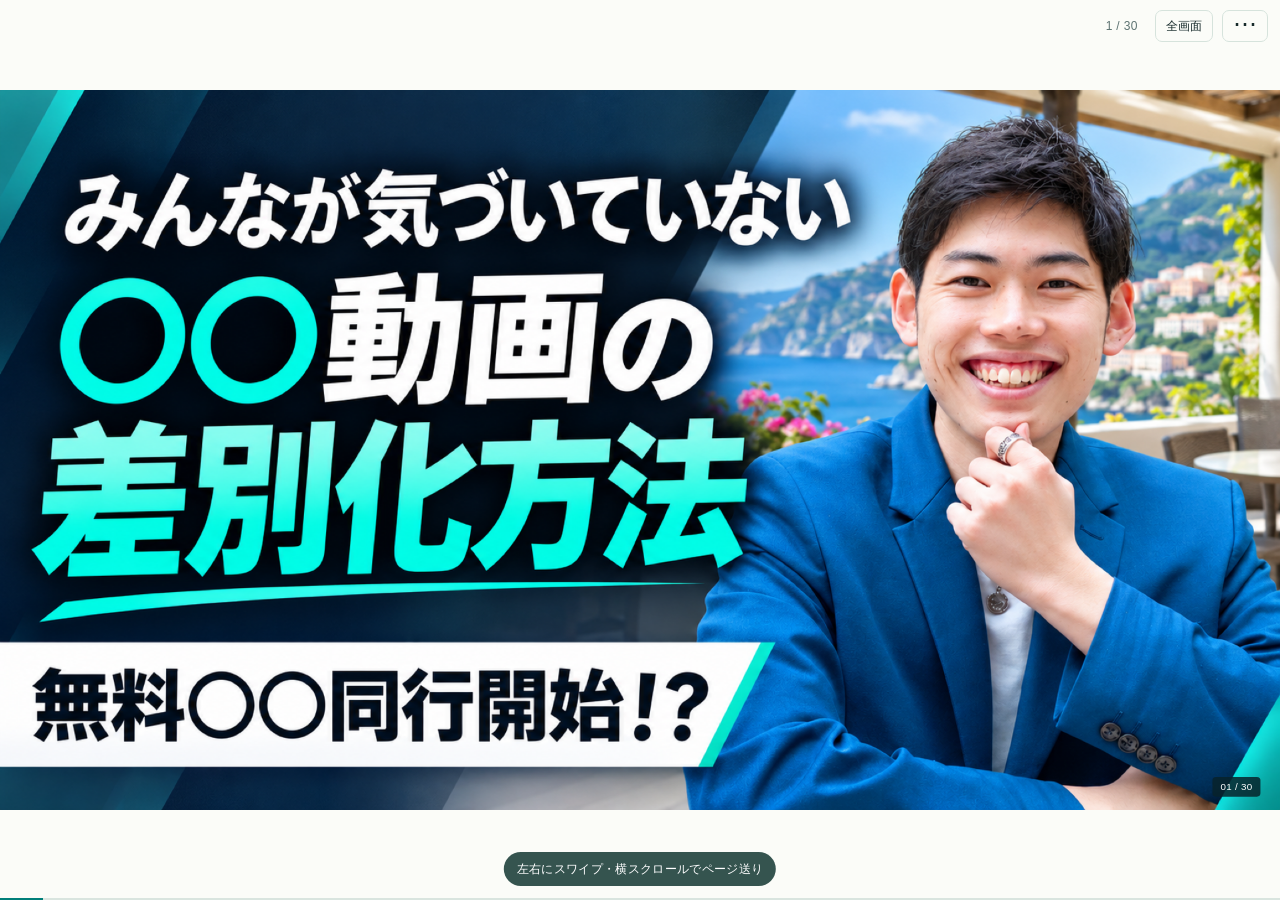
==== commit c8142080: "Refine lecture suspense and reveal sequence without changing original" ====
--- a/2026-11-03-free/index.html
+++ b/2026-11-03-free/index.html
@@ -1,4 +1,4 @@
-<!doctype html><html lang="ja"><head><meta charset="utf-8"><meta name="viewport" content="width=device-width,initial-scale=1"><meta name="description" content="AI副業・物販のSNS発信で理想の未来を伝える、アフレコリールの背景素材講義。11/15(日)午前、金沢の撮影同行は今回限定無料。次回以降は33,000円で実施予定です。"><title>【今回限定無料版】ファン化につながる背景素材の集め方｜11/3 SNSコンサル講義</title><link rel="stylesheet" href="style.css?v=free-20261103"></head><body class="presenter"><div class="viewer-controls" aria-label="表示操作"><span id="counter" aria-live="polite"></span><button id="full" aria-pressed="false">全画面</button><details id="viewerMenu"><summary aria-label="ページメニュー">⋯</summary><div class="viewer-menu"><label for="jump">ページを選ぶ</label><select id="jump" aria-label="ページを選ぶ"></select><div class="menu-navigation"><button id="prev" aria-label="前のページ">← 前へ</button><button id="next" aria-label="次のページ">次へ →</button></div><button id="print">印刷 / PDF</button></div></details></div><main class="viewport"><div class="stage"><section class="slide thumbnail-intro" data-title="みんなが気づいていない○○動画の差別化方法"><img src="assets/img/lecture-thumbnail.png" alt="みんなが気づいていない○○動画の差別化方法。無料○○同行開始！？"><footer><span>2026.11.03　SNSコンサル講義</span><span class="page"></span></footer></section><section class="slide question" data-title="○○には、何が入ると思いますか？"><div class="kicker">まずは、みんなの予想を教えてください</div><div class="question-body"><h2>「○○動画」の○○は、<br><em>何だと思いますか？</em></h2><p class="chat-prompt">思いついた答えを、チャットで教えてください。</p></div><footer><span>画像は教材用のAI生成イメージです。</span><span class="page"></span></footer></section><section class="slide cover" data-title="ファン化につながる背景素材の集め方"><div class="kicker">○○の答えは「背景素材」</div><div class="new-hero"><div><h1>ファン化につながる<br><em>背景素材</em>の<br>集め方</h1><p class="subtitle">AI副業・物販のSNS発信で、<br>理想の未来を伝える。</p><div class="cover-date">2026.11.03 ｜ SNSコンサル講義</div></div><img class="" src="assets/img/monetize-work.jpg" alt="海を望むテラスでパソコンに向かう後ろ姿（教材用AI生成画像）"></div><footer><span>画像は教材用のAI生成イメージです。</span><span class="page"></span></footer></section><section class="slide premise" data-title="前提は、マネタイズ系の発信"><div class="kicker">まず、この講義の前提</div><h2>前提は、マネタイズ系の発信。</h2><div class="two-col"><div><div class="topic-tags"><span>AI副業</span><span>物販</span><span>その他の副業</span></div><div class="large-quote">ノウハウの先にある<br><em>暮らし</em>まで、<br>伝わっていますか。</div><p>アフレコの声に合わせる背景動画も、<br>発信の印象を作ります。</p></div><img class="tall-photo" src="assets/img/monetize-work.jpg" alt="海を望むテラスでパソコンに向かう後ろ姿（教材用AI生成画像）"></div><footer><span>画像は教材用のAI生成イメージです。</span><span class="page"></span></footer></section><section class="slide question" data-title="背景は、なぜ大切だと思いますか？"><div class="kicker">みんなに質問</div><div class="question-body"><h2>背景は、なぜ<br><em>大切</em>だと思いますか？</h2><p class="chat-prompt">思いついたことを、チャットで教えてください。</p></div><footer><span>SNSコンサル講義 ｜ アフレコリールの背景素材</span><span class="page"></span></footer></section><section class="slide answer" data-title="理想の未来を演出するため"><div class="kicker">背景が大切な理由</div><h2 class="answer-heading"><em>理想の未来</em>を<br>演出するため。</h2><div class="answer-pair"><img class="" src="assets/img/broll-ocean.jpg" alt="青い海と空を望むテラス（教材用AI生成画像）"><img class="" src="assets/img/broll-hotel.jpg" alt="庭に面した上質なホテルのラウンジ（教材用AI生成画像）"></div><p class="below">「こんな場所で、こんな時間を過ごしたい」を映像で伝える。</p><footer><span>画像は教材用のAI生成イメージです。</span><span class="page"></span></footer></section><section class="slide " data-title="憧れが、この人の発信を見たいにつながる"><div class="kicker">理想の未来とファン化</div><h2>憧れが、「この人の発信を見たい」につながる。</h2><div class="two-col"><div><img class="tall-photo" src="assets/img/monetize-work.jpg" alt="海を望むテラスでパソコンに向かう後ろ姿（教材用AI生成画像）"></div><div class="feeling-flow"><div>こんな暮らしをしてみたい</div><span>↓</span><div>この人のことをもっと知りたい</div><span>↓</span><div class="accent">また見たい・応援したい</div><p>この気持ちを育てるのが、ファン化。</p></div></div><footer><span>画像は教材用のAI生成イメージです。</span><span class="page"></span></footer></section><section class="slide " data-title="どちらを、見続けたくなりますか？"><div class="kicker">同じ言葉で見比べる</div><h2>どちらを、見続けたくなりますか？</h2><div class="comparison"><div class="voice-note"><span class="label">同じアフレコの台本例</span><blockquote>仕事を終えたら、<br>好きな場所でひと息。</blockquote><p class="takeaway">AかBと、そう思った理由を<br>チャットで教えてください。</p><small>背景だけを替えた静止画の比較です。</small></div><div class="phone-pair"><figure class="phone-card"><div class="phone"><img class="" src="assets/img/monetize-room.jpg" alt="書類や衣服が置かれた日常の部屋（教材用AI生成画像）"><div class="caption">仕事を終えたら、<br>好きな場所でひと息。</div></div><figcaption>A　散らかった部屋</figcaption></figure><figure class="phone-card"><div class="phone"><img class="" src="assets/img/broll-ocean.jpg" alt="青い海と空を望むテラス（教材用AI生成画像）"><div class="caption">仕事を終えたら、<br>好きな場所でひと息。</div></div><figcaption>B　海が見える景色</figcaption></figure></div></div><footer><span>画像は教材用のAI生成イメージです。</span><span class="page"></span></footer></section><section class="slide " data-title="綺麗な映像は、見ていたくなる"><div class="kicker">背景が大切な、もう1つの理由</div><h2>綺麗な映像は、見ていたくなる。</h2><div class="two-col"><div><div class="statement">大自然。旅先。<br>上質なホテル。</div><p class="below">背景にも見どころがあると、<br>映像を楽しみながら話を聞ける。</p><p class="takeaway" style="margin-top:30px">見飽きにくい映像にして、<br>最後まで見てもらうことを狙う。</p></div><div class="calm-pair"><img class="" src="assets/img/broll-mountain.jpg" alt="緑の山並みと朝の霞（教材用AI生成画像）"><img class="" src="assets/img/broll-hotel.jpg" alt="庭に面した上質なホテルのラウンジ（教材用AI生成画像）"></div></div><footer><span>画像は教材用のAI生成イメージです。</span><span class="page"></span></footer></section><section class="slide question" data-title="素材を撮るチャンスは、どこにありますか？"><div class="kicker">みんなに質問</div><div class="question-body"><h2>素材を撮るチャンスは、<br><em>どこ</em>にありますか？</h2><p class="chat-prompt">次の外出や予定を思い出して、チャットで教えてください。</p></div><footer><span>SNSコンサル講義 ｜ アフレコリールの背景素材</span><span class="page"></span></footer></section><section class="slide " data-title="僕が素材を撮っている、3つの機会"><div class="kicker">いつ撮るか</div><h2>僕が素材を撮っている、3つの機会。</h2><div class="photo-grid new-opportunities"><figure class="photo-card"><img class="" src="assets/img/monetize-work.jpg" alt="海を望むテラスでパソコンに向かう後ろ姿（教材用AI生成画像）"><figcaption><b>1　ワーケーション</b><span>仲間と、半分旅行・半分仕事。</span></figcaption></figure><figure class="photo-card"><img class="" src="assets/img/broll-hotel.jpg" alt="庭に面した上質なホテルのラウンジ（教材用AI生成画像）"><figcaption><b>2　いいホテルに泊まる時</b><span>空間や景色も撮っておく。</span></figcaption></figure><figure class="photo-card"><img class="" src="assets/img/broll-town.jpg" alt="木造の街並みと水路（教材用AI生成画像）"><figcaption><b>3　オフ会</b><span>前後の時間を素材集めに。</span></figcaption></figure></div><p class="below">日常にある撮影のチャンスを、活かしていきましょう。</p><footer><span>画像は教材用のAI生成イメージです。</span><span class="page"></span></footer></section><section class="slide " data-title="広島オフ会でも、空き時間に素材撮影"><div class="kicker">僕が実際にやってみたこと</div><h2>広島オフ会でも、空き時間に素材撮影。</h2><div class="two-col"><div><div class="large-quote">ちょっと空いた時間に、<br>みんなで撮ってみた。</div><div class="story-line"><span>オフ会の空き時間</span><b>↓</b><span>みんなで素材撮影</span><b>↓</b><strong>参加したみんなからも好評</strong></div></div><div><img class="wide-photo" src="assets/img/broll-town.jpg" alt="木造の街並みと水路（教材用AI生成画像）"><p class="photo-caption">街並みのイメージ。広島当日の写真ではありません。</p></div></div><footer><span>画像は教材用のAI生成イメージです。</span><span class="page"></span></footer></section><section class="slide " data-title="カメラを回す前に、動画の目的を考える"><div class="kicker">どう撮るかの前に</div><h2>カメラを回す前に、動画の目的を考える。</h2><div class="purpose-grid"><div><span>見続けてもらう</span><h3>動画を伸ばしたい</h3><p>見た目にも楽しめる景色を。</p></div><div><span>次の投稿も見てもらう</span><h3>フォローにつなげたい</h3><p>発信するテーマと合う暮らしを。</p></div><div><span>この人を応援したくなる</span><h3>ファン化したい</h3><p>憧れる時間や、人柄が見える場面を。</p></div></div><p class="purpose-question">見た人に、どんな暮らしを感じてほしいか。</p><footer><span>SNSコンサル講義 ｜ 背景素材は、投稿で伝えたいことに合わせて選びます。</span><span class="page"></span></footer></section><section class="slide " data-title="集めたい背景素材は、この3種類"><div class="kicker">何を撮るか</div><h2>集めたい背景素材は、この3種類。</h2><div class="photo-grid material-grid"><figure class="photo-card"><img class="" src="assets/img/monetize-work.jpg" alt="海を望むテラスでパソコンに向かう後ろ姿（教材用AI生成画像）"><figcaption><b>1　作業している自分</b><span>場所を選んで働く雰囲気。</span></figcaption></figure><figure class="photo-card"><img class="" src="assets/img/broll-ocean.jpg" alt="青い海と空を望むテラス（教材用AI生成画像）"><figcaption><b>2　綺麗な背景</b><span>その場所の空気や開放感。</span></figcaption></figure><figure class="photo-card"><div class="life-crop"><img class="" src="assets/img/monetize-life.jpg" alt="景色へ歩く、コーヒーを飲む、仲間と話す3場面（教材用AI生成画像）"></div><figcaption><b>3　自由な日常の動き</b><span>そこで過ごす暮らし。</span></figcaption></figure></div><footer><span>画像は教材用のAI生成イメージです。</span><span class="page"></span></footer></section><section class="slide " data-title="1　動かずに作業している自分"><div class="kicker">集めたい素材 1</div><h2>1　動かずに作業している自分。</h2><div class="two-col"><div><div class="statement">パソコン1台で、<br><em>場所を選んで働く</em><br>雰囲気を伝える。</div><p class="below">カメラは固定。<br>作業する自分と、その場所を一緒に。</p><p class="small" style="margin-top:22px">実際の作業を撮り、アフレコの内容に合わせる。</p></div><img class="tall-photo" src="assets/img/monetize-work.jpg" alt="海を望むテラスでパソコンに向かう後ろ姿（教材用AI生成画像）"></div><footer><span>画像は教材用のAI生成イメージです。</span><span class="page"></span></footer></section><section class="slide " data-title="2　綺麗な背景"><div class="kicker">集めたい素材 2</div><h2>2　綺麗な背景。</h2><div class="photo-grid"><figure class="photo-card"><img class="" src="assets/img/broll-ocean.jpg" alt="青い海と空を望むテラス（教材用AI生成画像）"><figcaption><b>海や旅先の景色</b><span>開放感が伝わる。</span></figcaption></figure><figure class="photo-card"><img class="" src="assets/img/broll-mountain.jpg" alt="緑の山並みと朝の霞（教材用AI生成画像）"><figcaption><b>大自然</b><span>日常を離れた時間が伝わる。</span></figcaption></figure><figure class="photo-card"><img class="" src="assets/img/broll-hotel.jpg" alt="庭に面した上質なホテルのラウンジ（教材用AI生成画像）"><figcaption><b>上質なホテルや旅館</b><span>ゆったり過ごす空間が伝わる。</span></figcaption></figure></div><p class="below">フォロワーが「こんな場所に行きたい」と感じる素材に。</p><footer><span>画像は教材用のAI生成イメージです。</span><span class="page"></span></footer></section><section class="slide " data-title="3　自由な日常の動き"><div class="kicker">集めたい素材 3</div><h2>3　自由な日常の動き。</h2><div class="story-grid life-grid"><figure><div class="sequence-panel"><img class="" src="assets/img/monetize-life.jpg" alt="景色へ歩く、コーヒーを飲む、仲間と話す3場面（教材用AI生成画像）"></div><figcaption>景色へ歩く</figcaption></figure><figure><div class="sequence-panel"><img class="" src="assets/img/monetize-life.jpg" alt="景色へ歩く、コーヒーを飲む、仲間と話す3場面（教材用AI生成画像）"></div><figcaption>テラスでコーヒー</figcaption></figure><figure><div class="sequence-panel"><img class="" src="assets/img/monetize-life.jpg" alt="景色へ歩く、コーヒーを飲む、仲間と話す3場面（教材用AI生成画像）"></div><figcaption>仲間と過ごす</figcaption></figure></div><p class="below">その場所で「どんな時間を過ごしているか」まで見せる。</p><footer><span>画像は教材用のAI生成イメージです。</span><span class="page"></span></footer></section><section class="slide " data-title="撮り方は、固定とゆっくり動かす2パターン"><div class="kicker">素材を撮る時の基本</div><h2>撮り方は、固定とゆっくり動かす2パターン。</h2><div class="tech-pair"><figure><div class="tech-frame"><img class="" src="assets/img/monetize-work.jpg" alt="海を望むテラスでパソコンに向かう後ろ姿（教材用AI生成画像）"><span>カメラを固定</span></div><figcaption><b>動かさずに撮る</b><p>作業する姿や、自然な動きを残す。</p></figcaption></figure><figure><div class="tech-frame"><img class="" src="assets/img/broll-ocean.jpg" alt="青い海と空を望むテラス（教材用AI生成画像）"><span>ゆっくり　→</span></div><figcaption><b>ゆっくり回して撮る</b><p>景色や空間の広がりを見せる。</p></figcaption></figure></div><p class="below">同じ場所で、両方のパターンを撮っておきましょう。</p><footer><span>画像は教材用のAI生成イメージです。</span><span class="page"></span></footer></section><section class="slide " data-title="肘を脇につけて、腰からゆっくり回す"><div class="kicker">一緒に動かしてみましょう</div><h2>肘を脇につけて、腰からゆっくり回す。</h2><div class="two-col posture-layout"><div class="posture-photo"><img class="" src="assets/img/monetize-posture.jpg" alt="両肘を脇につけてスマートフォンを持つ撮影姿勢（教材用AI生成画像）"><span class="waist-arrow">↔</span></div><div class="steps"><div class="step"><span class="num">1</span><div><b>肘を脇につける</b><small>スマホを両手で持つ。</small></div></div><div class="step"><span class="num">2</span><div><b>肩と腕の形を保つ</b><small>手先だけで振らない。</small></div></div><div class="step"><span class="num">3</span><div><b>腰からゆっくり回す</b><small>体ごと、一定の速さで。</small></div></div></div></div><p class="below">まずその場で1回。撮った映像のブレを見てみましょう。</p><footer><span>画像は教材用のAI生成イメージです。</span><span class="page"></span></footer></section><section class="slide question" data-title="次の外出で、何を撮りますか？"><div class="kicker">みんなに質問</div><div class="question-body"><h2>次の外出で、<br><em>何を撮りますか？</em></h2><p class="chat-prompt">「行く場所＋撮りたい素材」を、チャットで教えてください。</p></div><footer><span>SNSコンサル講義 ｜ アフレコリールの背景素材</span><span class="page"></span></footer></section><section class="slide " data-title="まとめ　背景で伝えるのは、理想の未来"><div class="kicker">1　背景が大切な理由</div><h2>まとめ</h2><div class="two-col"><div><div class="statement">背景で伝えるのは、<br><em>理想の未来。</em></div><p class="below">こんな暮らしをしてみたい。<br>この人の発信を、また見たい。</p><p class="takeaway" style="margin-top:28px">綺麗な映像で、<br>見続けてもらうことも狙う。</p></div><img class="tall-photo" src="assets/img/broll-hotel.jpg" alt="庭に面した上質なホテルのラウンジ（教材用AI生成画像）"></div><footer><span>画像は教材用のAI生成イメージです。</span><span class="page"></span></footer></section><section class="slide " data-title="まとめ　日常のチャンスで、3種類を集める"><div class="kicker">2　撮る機会と素材</div><h2>まとめ</h2><div class="summary-opportunities"><span>ワーケーション</span><span>いいホテル</span><span>オフ会</span></div><p class="summary-lead">日常にあるチャンスで、3種類を集める。</p><div class="photo-grid summary-materials"><figure class="photo-card"><img class="" src="assets/img/monetize-work.jpg" alt="海を望むテラスでパソコンに向かう後ろ姿（教材用AI生成画像）"><figcaption><b>作業している自分</b></figcaption></figure><figure class="photo-card"><img class="" src="assets/img/broll-ocean.jpg" alt="青い海と空を望むテラス（教材用AI生成画像）"><figcaption><b>綺麗な背景</b></figcaption></figure><figure class="photo-card"><div class="life-crop"><img class="" src="assets/img/monetize-life.jpg" alt="景色へ歩く、コーヒーを飲む、仲間と話す3場面（教材用AI生成画像）"></div><figcaption><b>自由な日常の動き</b></figcaption></figure></div><footer><span>画像は教材用のAI生成イメージです。</span><span class="page"></span></footer></section><section class="slide " data-title="まとめ　目的を決めて、2パターンで撮る"><div class="kicker">3　撮り方と次の行動</div><h2>まとめ</h2><div class="two-col"><div><div class="statement">見た人に、<br><em>どう感じてほしいか。</em></div><p class="below">目的を決めて、カメラを回す。</p><div class="summary-methods"><span>固定して撮る</span><span>ゆっくり回して撮る</span></div><p class="below">撮った映像を見て、<br>次の投稿で使う素材を残しましょう。</p></div><img class="tall-photo" src="assets/img/broll-cafe.jpg" alt="緑を望むカフェの窓辺（教材用AI生成画像）"></div><footer><span>画像は教材用のAI生成イメージです。</span><span class="page"></span></footer></section><section class="slide " data-title="どんな話に使えるかを、ひと言残す"><div class="kicker">集めた素材の保存</div><h2>どんな話に使えるかを、ひと言残す。</h2><div class="save-grid"><figure><img class="" src="assets/img/broll-ocean.jpg" alt="青い海と空を望むテラス（教材用AI生成画像）"><figcaption>海＿時間の余裕</figcaption></figure><figure><img class="" src="assets/img/broll-mountain.jpg" alt="緑の山並みと朝の霞（教材用AI生成画像）"><figcaption>山＿気分転換</figcaption></figure><figure><img class="" src="assets/img/broll-hotel.jpg" alt="庭に面した上質なホテルのラウンジ（教材用AI生成画像）"><figcaption>ホテル＿旅先</figcaption></figure><figure><img class="" src="assets/img/broll-cafe.jpg" alt="緑を望むカフェの窓辺（教材用AI生成画像）"><figcaption>カフェ＿考える時間</figcaption></figure></div><p class="below">素材を見返したときに、使う場面が浮かぶ名前に。<br>撮った日と場所も一緒に残しておくと、あとで探しやすくなります。</p><footer><span>画像は教材用のAI生成イメージです。</span><span class="page"></span></footer></section><section class="slide sales-bridge" data-title="撮る時の「これでいい？」を、現地で"><div class="kicker">知ったことを、自分の投稿で使うために</div>
+<!doctype html><html lang="ja"><head><meta charset="utf-8"><meta name="viewport" content="width=device-width,initial-scale=1"><meta name="description" content="AI副業・物販のSNS発信で理想の未来を伝える、アフレコリールの背景素材講義。11/15(日)午前、金沢の撮影同行は今回限定無料。次回以降は33,000円で実施予定です。"><title>【今回限定無料版】ファン化につながる背景素材の集め方｜11/3 SNSコンサル講義</title><link rel="stylesheet" href="style.css?v=free-20261103-r2"></head><body class="presenter"><div class="viewer-controls" aria-label="表示操作"><span id="counter" aria-live="polite"></span><button id="full" aria-pressed="false">全画面</button><details id="viewerMenu"><summary aria-label="ページメニュー">⋯</summary><div class="viewer-menu"><label for="jump">ページを選ぶ</label><select id="jump" aria-label="ページを選ぶ"></select><div class="menu-navigation"><button id="prev" aria-label="前のページ">← 前へ</button><button id="next" aria-label="次のページ">次へ →</button></div><button id="print">印刷 / PDF</button></div></details></div><main class="viewport"><div class="stage"><section class="slide thumbnail-intro" data-title="みんなが気づいていない○○動画の差別化方法"><img src="assets/img/lecture-thumbnail.png" alt="みんなが気づいていない○○動画の差別化方法。無料○○同行開始！？"><footer><span>2026.11.03　SNSコンサル講義</span><span class="page"></span></footer></section><section class="slide question" data-title="○○には、何が入ると思いますか？"><div class="kicker">まずは、みんなの予想を教えてください</div><div class="question-body"><h2>「○○動画」の○○は、<br><em>何だと思いますか？</em></h2><p class="chat-prompt">思いついた答えを、チャットで教えてください。</p></div><footer><span>画像は教材用のAI生成イメージです。</span><span class="page"></span></footer></section><section class="slide secret-suspense" data-title="それは、、、"><div class="secret-stage"><div class="secret-seal" aria-label="秘密">㊙</div><p class="secret-label">「○○動画」の答えは</p><h2 class="secret-title">それは、、、</h2><div class="secret-rule" aria-hidden="true"></div></div><footer><span>SNSコンサル講義</span><span class="page"></span></footer></section><section class="slide cover" data-title="ファン化につながる背景素材の集め方"><div class="kicker">○○の答えは「背景素材」</div><div class="new-hero"><div><h1>ファン化につながる<br><em>背景素材</em>の<br>集め方</h1><p class="subtitle">AI副業・物販のSNS発信で、<br>理想の未来を伝える。</p><div class="cover-date">2026.11.03 ｜ SNSコンサル講義</div></div><img class="" src="assets/img/monetize-work.jpg" alt="海を望むテラスでパソコンに向かう後ろ姿（教材用AI生成画像）"></div><footer><span>画像は教材用のAI生成イメージです。</span><span class="page"></span></footer></section><section class="slide question" data-title="背景素材は、なぜ大切だと思いますか？"><div class="kicker">みんなに質問</div><div class="question-body"><h2>背景素材は、なぜ<br><em>大切</em>だと思いますか？</h2><p class="chat-prompt">思いついたことを、チャットで教えてください。</p></div><footer><span>SNSコンサル講義 ｜ アフレコリールの背景素材</span><span class="page"></span></footer></section><section class="slide answer" data-title="理想の未来を演出するため"><div class="kicker">背景が大切な理由</div><h2 class="answer-heading"><em>理想の未来</em>を<br>演出するため。</h2><div class="answer-pair"><img class="" src="assets/img/broll-ocean.jpg" alt="青い海と空を望むテラス（教材用AI生成画像）"><img class="" src="assets/img/broll-hotel.jpg" alt="庭に面した上質なホテルのラウンジ（教材用AI生成画像）"></div><p class="below">「こんな場所で、こんな時間を過ごしたい」を映像で伝える。</p><footer><span>画像は教材用のAI生成イメージです。</span><span class="page"></span></footer></section><section class="slide fan-conclusion" data-title="憧れが、この人の発信を見たいにつながる"><div class="kicker">理想の未来とファン化</div><h2>憧れが、「この人の発信を見たい」につながる。</h2><div class="two-col"><div><img class="tall-photo" src="assets/img/monetize-work.jpg" alt="海を望むテラスでパソコンに向かう後ろ姿（教材用AI生成画像）"></div><div class="feeling-flow"><div>こんな暮らしをしてみたい</div><span>↓</span><div>この人のことをもっと知りたい</div><span>↓</span><div class="accent">また見たい・応援したい</div><p>この気持ちを育てるのが、ファン化。</p><strong class="fan-final">つまりファン化です。</strong></div></div><footer><span>画像は教材用のAI生成イメージです。</span><span class="page"></span></footer></section><section class="slide " data-title="どちらを、見続けたくなりますか？"><div class="kicker">同じ言葉で見比べる</div><h2>どちらを、見続けたくなりますか？</h2><div class="comparison"><div class="voice-note"><span class="label">同じアフレコの台本例</span><blockquote>仕事を終えたら、<br>好きな場所でひと息。</blockquote><p class="takeaway">AかBと、そう思った理由を<br>チャットで教えてください。</p><small>背景だけを替えた静止画の比較です。</small></div><div class="phone-pair"><figure class="phone-card"><div class="phone"><img class="" src="assets/img/monetize-room.jpg" alt="書類や衣服が置かれた日常の部屋（教材用AI生成画像）"><div class="caption">仕事を終えたら、<br>好きな場所でひと息。</div></div><figcaption>A　散らかった部屋</figcaption></figure><figure class="phone-card"><div class="phone"><img class="" src="assets/img/broll-ocean.jpg" alt="青い海と空を望むテラス（教材用AI生成画像）"><div class="caption">仕事を終えたら、<br>好きな場所でひと息。</div></div><figcaption>B　海が見える景色</figcaption></figure></div></div><footer><span>画像は教材用のAI生成イメージです。</span><span class="page"></span></footer></section><section class="slide " data-title="綺麗な映像は、見ていたくなる"><div class="kicker">背景が大切な、もう1つの理由</div><h2>綺麗な映像は、見ていたくなる。</h2><div class="two-col"><div><div class="statement">大自然。旅先。<br>上質なホテル。</div><p class="below">背景にも見どころがあると、<br>映像を楽しみながら話を聞ける。</p><p class="takeaway" style="margin-top:30px">見飽きにくい映像にして、<br>最後まで見てもらうことを狙う。</p></div><div class="calm-pair"><img class="" src="assets/img/broll-mountain.jpg" alt="緑の山並みと朝の霞（教材用AI生成画像）"><img class="" src="assets/img/broll-hotel.jpg" alt="庭に面した上質なホテルのラウンジ（教材用AI生成画像）"></div></div><footer><span>画像は教材用のAI生成イメージです。</span><span class="page"></span></footer></section><section class="slide question" data-title="素材を撮るチャンスは、どこにありますか？"><div class="kicker">みんなに質問</div><div class="question-body"><h2>素材を撮るチャンスは、<br><em>どこ</em>にありますか？</h2><p class="chat-prompt">次の外出や予定を思い出して、チャットで教えてください。</p></div><footer><span>SNSコンサル講義 ｜ アフレコリールの背景素材</span><span class="page"></span></footer></section><section class="slide opportunity-mystery" data-title="僕が素材を撮っている、3つの機会"><div class="kicker">いつ撮るか</div><h2>僕が素材を撮っている、3つの機会。</h2><div class="photo-grid new-opportunities"><figure class="photo-card"><img class="" src="assets/img/monetize-work.jpg" alt="海を望むテラスでパソコンに向かう後ろ姿（教材用AI生成画像）"><figcaption><b>1　ワーケーション</b><span>仲間と、半分旅行・半分仕事。</span></figcaption></figure><figure class="photo-card"><img class="" src="assets/img/broll-hotel.jpg" alt="庭に面した上質なホテルのラウンジ（教材用AI生成画像）"><figcaption><b>2　いいホテルに泊まる時</b><span>空間や景色も撮っておく。</span></figcaption></figure><figure class="photo-card"><img class="" src="assets/img/broll-town.jpg" alt="木造の街並みと水路（教材用AI生成画像）"><figcaption><b>3　<span class="mosaic-word" role="img" aria-label="答えは次のスライドで"></span></b><span>前後の時間を素材集めに。</span></figcaption></figure></div><p class="below">日常にある撮影のチャンスを、活かしていきましょう。</p><footer><span>画像は教材用のAI生成イメージです。</span><span class="page"></span></footer></section><section class="slide opportunity-answer" data-title="3つ目の答え"><div class="kicker">いつ撮るか</div><h2>僕が素材を撮っている、3つの機会。</h2><div class="photo-grid new-opportunities"><figure class="photo-card"><img class="" src="assets/img/monetize-work.jpg" alt="海を望むテラスでパソコンに向かう後ろ姿（教材用AI生成画像）"><figcaption><b>1　ワーケーション</b><span>仲間と、半分旅行・半分仕事。</span></figcaption></figure><figure class="photo-card"><img class="" src="assets/img/broll-hotel.jpg" alt="庭に面した上質なホテルのラウンジ（教材用AI生成画像）"><figcaption><b>2　いいホテルに泊まる時</b><span>空間や景色も撮っておく。</span></figcaption></figure><figure class="photo-card"><img class="" src="assets/img/broll-town.jpg" alt="木造の街並みと水路（教材用AI生成画像）"><figcaption><b><small class="reveal-number">3</small>オフ会です！</b><span>前後の時間を素材集めに。</span></figcaption></figure></div><p class="below">日常にある撮影のチャンスを、活かしていきましょう。</p><footer><span>画像は教材用のAI生成イメージです。</span><span class="page"></span></footer></section><section class="slide " data-title="広島オフ会でも、空き時間に素材撮影"><div class="kicker">僕が実際にやってみたこと</div><h2>広島オフ会でも、空き時間に素材撮影。</h2><div class="two-col"><div><div class="large-quote">ちょっと空いた時間に、<br>みんなで撮ってみた。</div><div class="story-line"><span>オフ会の空き時間</span><b>↓</b><span>みんなで素材撮影</span><b>↓</b><strong>参加したみんなからも好評</strong></div></div><div><img class="wide-photo" src="assets/img/broll-town.jpg" alt="木造の街並みと水路（教材用AI生成画像）"><p class="photo-caption">街並みのイメージ。広島当日の写真ではありません。</p></div></div><footer><span>画像は教材用のAI生成イメージです。</span><span class="page"></span></footer></section><section class="slide " data-title="カメラを回す前に、動画の目的を考える"><div class="kicker">どう撮るかの前に</div><h2>カメラを回す前に、動画の目的を考える。</h2><div class="purpose-grid"><div><span>見続けてもらう</span><h3>動画を伸ばしたい</h3><p>見た目にも楽しめる景色を。</p></div><div><span>次の投稿も見てもらう</span><h3>フォローにつなげたい</h3><p>発信するテーマと合う暮らしを。</p></div><div><span>この人を応援したくなる</span><h3>ファン化したい</h3><p>憧れる時間や、人柄が見える場面を。</p></div></div><p class="purpose-question">見た人に、どんな暮らしを感じてほしいか。</p><footer><span>SNSコンサル講義 ｜ 背景素材は、投稿で伝えたいことに合わせて選びます。</span><span class="page"></span></footer></section><section class="slide " data-title="集めたい背景素材は、この3種類"><div class="kicker">何を撮るか</div><h2>集めたい背景素材は、この3種類。</h2><div class="photo-grid material-grid"><figure class="photo-card"><img class="" src="assets/img/monetize-work.jpg" alt="海を望むテラスでパソコンに向かう後ろ姿（教材用AI生成画像）"><figcaption><b>1　作業している自分</b><span>場所を選んで働く雰囲気。</span></figcaption></figure><figure class="photo-card"><img class="" src="assets/img/broll-ocean.jpg" alt="青い海と空を望むテラス（教材用AI生成画像）"><figcaption><b>2　綺麗な背景</b><span>その場所の空気や開放感。</span></figcaption></figure><figure class="photo-card"><div class="life-crop"><img class="" src="assets/img/monetize-life.jpg" alt="景色へ歩く、コーヒーを飲む、仲間と話す3場面（教材用AI生成画像）"></div><figcaption><b>3　自由な日常の動き</b><span>そこで過ごす暮らし。</span></figcaption></figure></div><footer><span>画像は教材用のAI生成イメージです。</span><span class="page"></span></footer></section><section class="slide " data-title="1　動かずに作業している自分"><div class="kicker">集めたい素材 1</div><h2>1　動かずに作業している自分。</h2><div class="two-col"><div><div class="statement">パソコン1台で、<br><em>場所を選んで働く</em><br>雰囲気を伝える。</div><p class="below">カメラは固定。<br>作業する自分と、その場所を一緒に。</p><p class="small" style="margin-top:22px">実際の作業を撮り、アフレコの内容に合わせる。</p></div><img class="tall-photo" src="assets/img/monetize-work.jpg" alt="海を望むテラスでパソコンに向かう後ろ姿（教材用AI生成画像）"></div><footer><span>画像は教材用のAI生成イメージです。</span><span class="page"></span></footer></section><section class="slide " data-title="2　綺麗な背景"><div class="kicker">集めたい素材 2</div><h2>2　綺麗な背景。</h2><div class="photo-grid"><figure class="photo-card"><img class="" src="assets/img/broll-ocean.jpg" alt="青い海と空を望むテラス（教材用AI生成画像）"><figcaption><b>海や旅先の景色</b><span>開放感が伝わる。</span></figcaption></figure><figure class="photo-card"><img class="" src="assets/img/broll-mountain.jpg" alt="緑の山並みと朝の霞（教材用AI生成画像）"><figcaption><b>大自然</b><span>日常を離れた時間が伝わる。</span></figcaption></figure><figure class="photo-card"><img class="" src="assets/img/broll-hotel.jpg" alt="庭に面した上質なホテルのラウンジ（教材用AI生成画像）"><figcaption><b>上質なホテルや旅館</b><span>ゆったり過ごす空間が伝わる。</span></figcaption></figure></div><p class="below">フォロワーが「こんな場所に行きたい」と感じる素材に。</p><footer><span>画像は教材用のAI生成イメージです。</span><span class="page"></span></footer></section><section class="slide " data-title="3　自由な日常の動き"><div class="kicker">集めたい素材 3</div><h2>3　自由な日常の動き。</h2><div class="story-grid life-grid"><figure><div class="sequence-panel"><img class="" src="assets/img/monetize-life.jpg" alt="景色へ歩く、コーヒーを飲む、仲間と話す3場面（教材用AI生成画像）"></div><figcaption>景色へ歩く</figcaption></figure><figure><div class="sequence-panel"><img class="" src="assets/img/monetize-life.jpg" alt="景色へ歩く、コーヒーを飲む、仲間と話す3場面（教材用AI生成画像）"></div><figcaption>テラスでコーヒー</figcaption></figure><figure><div class="sequence-panel"><img class="" src="assets/img/monetize-life.jpg" alt="景色へ歩く、コーヒーを飲む、仲間と話す3場面（教材用AI生成画像）"></div><figcaption>仲間と過ごす</figcaption></figure></div><p class="below">その場所で「どんな時間を過ごしているか」まで見せる。</p><footer><span>画像は教材用のAI生成イメージです。</span><span class="page"></span></footer></section><section class="slide " data-title="撮り方は、固定とゆっくり動かす2パターン"><div class="kicker">素材を撮る時の基本</div><h2>撮り方は、固定とゆっくり動かす2パターン。</h2><div class="tech-pair"><figure><div class="tech-frame"><img class="" src="assets/img/monetize-work.jpg" alt="海を望むテラスでパソコンに向かう後ろ姿（教材用AI生成画像）"><span>カメラを固定</span></div><figcaption><b>動かさずに撮る</b><p>作業する姿や、自然な動きを残す。</p></figcaption></figure><figure><div class="tech-frame"><img class="" src="assets/img/broll-ocean.jpg" alt="青い海と空を望むテラス（教材用AI生成画像）"><span>ゆっくり　→</span></div><figcaption><b>ゆっくり回して撮る</b><p>景色や空間の広がりを見せる。</p></figcaption></figure></div><p class="below">同じ場所で、両方のパターンを撮っておきましょう。</p><footer><span>画像は教材用のAI生成イメージです。</span><span class="page"></span></footer></section><section class="slide " data-title="肘を脇につけて、腰からゆっくり回す"><div class="kicker">一緒に動かしてみましょう</div><h2>肘を脇につけて、腰からゆっくり回す。</h2><div class="two-col posture-layout"><div class="posture-photo"><img class="" src="assets/img/monetize-posture.jpg" alt="両肘を脇につけてスマートフォンを持つ撮影姿勢（教材用AI生成画像）"><span class="waist-arrow">↔</span></div><div class="steps"><div class="step"><span class="num">1</span><div><b>肘を脇につける</b><small>スマホを両手で持つ。</small></div></div><div class="step"><span class="num">2</span><div><b>肩と腕の形を保つ</b><small>手先だけで振らない。</small></div></div><div class="step"><span class="num">3</span><div><b>腰からゆっくり回す</b><small>体ごと、一定の速さで。</small></div></div></div></div><p class="below">まずその場で1回。撮った映像のブレを見てみましょう。</p><footer><span>画像は教材用のAI生成イメージです。</span><span class="page"></span></footer></section><section class="slide question" data-title="次の外出で、何を撮りますか？"><div class="kicker">みんなに質問</div><div class="question-body"><h2>次の外出で、<br><em>何を撮りますか？</em></h2><p class="chat-prompt">「行く場所＋撮りたい素材」を、チャットで教えてください。</p></div><footer><span>SNSコンサル講義 ｜ アフレコリールの背景素材</span><span class="page"></span></footer></section><section class="slide " data-title="まとめ　背景で伝えるのは、理想の未来"><div class="kicker">1　背景が大切な理由</div><h2>まとめ</h2><div class="two-col"><div><div class="statement">背景で伝えるのは、<br><em>理想の未来。</em></div><p class="below">こんな暮らしをしてみたい。<br>この人の発信を、また見たい。</p><p class="takeaway" style="margin-top:28px">綺麗な映像で、<br>見続けてもらうことも狙う。</p></div><img class="tall-photo" src="assets/img/broll-hotel.jpg" alt="庭に面した上質なホテルのラウンジ（教材用AI生成画像）"></div><footer><span>画像は教材用のAI生成イメージです。</span><span class="page"></span></footer></section><section class="slide " data-title="まとめ　日常のチャンスで、3種類を集める"><div class="kicker">2　撮る機会と素材</div><h2>まとめ</h2><div class="summary-opportunities"><span>ワーケーション</span><span>いいホテル</span><span>オフ会</span></div><p class="summary-lead">日常にあるチャンスで、3種類を集める。</p><div class="photo-grid summary-materials"><figure class="photo-card"><img class="" src="assets/img/monetize-work.jpg" alt="海を望むテラスでパソコンに向かう後ろ姿（教材用AI生成画像）"><figcaption><b>作業している自分</b></figcaption></figure><figure class="photo-card"><img class="" src="assets/img/broll-ocean.jpg" alt="青い海と空を望むテラス（教材用AI生成画像）"><figcaption><b>綺麗な背景</b></figcaption></figure><figure class="photo-card"><div class="life-crop"><img class="" src="assets/img/monetize-life.jpg" alt="景色へ歩く、コーヒーを飲む、仲間と話す3場面（教材用AI生成画像）"></div><figcaption><b>自由な日常の動き</b></figcaption></figure></div><footer><span>画像は教材用のAI生成イメージです。</span><span class="page"></span></footer></section><section class="slide " data-title="まとめ　目的を決めて、2パターンで撮る"><div class="kicker">3　撮り方と次の行動</div><h2>まとめ</h2><div class="two-col"><div><div class="statement">見た人に、<br><em>どう感じてほしいか。</em></div><p class="below">目的を決めて、カメラを回す。</p><div class="summary-methods"><span>固定して撮る</span><span>ゆっくり回して撮る</span></div><p class="below">撮った映像を見て、<br>次の投稿で使う素材を残しましょう。</p></div><img class="tall-photo" src="assets/img/broll-cafe.jpg" alt="緑を望むカフェの窓辺（教材用AI生成画像）"></div><footer><span>画像は教材用のAI生成イメージです。</span><span class="page"></span></footer></section><section class="slide " data-title="どんな話に使えるかを、ひと言残す"><div class="kicker">集めた素材の保存</div><h2>どんな話に使えるかを、ひと言残す。</h2><div class="save-grid"><figure><img class="" src="assets/img/broll-ocean.jpg" alt="青い海と空を望むテラス（教材用AI生成画像）"><figcaption>海＿時間の余裕</figcaption></figure><figure><img class="" src="assets/img/broll-mountain.jpg" alt="緑の山並みと朝の霞（教材用AI生成画像）"><figcaption>山＿気分転換</figcaption></figure><figure><img class="" src="assets/img/broll-hotel.jpg" alt="庭に面した上質なホテルのラウンジ（教材用AI生成画像）"><figcaption>ホテル＿旅先</figcaption></figure><figure><img class="" src="assets/img/broll-cafe.jpg" alt="緑を望むカフェの窓辺（教材用AI生成画像）"><figcaption>カフェ＿考える時間</figcaption></figure></div><p class="below">素材を見返したときに、使う場面が浮かぶ名前に。<br>撮った日と場所も一緒に残しておくと、あとで探しやすくなります。</p><footer><span>画像は教材用のAI生成イメージです。</span><span class="page"></span></footer></section><section class="slide sales-bridge" data-title="撮る時の「これでいい？」を、現地で"><div class="kicker">知ったことを、自分の投稿で使うために</div>
 <h2>撮る時の「これでいい？」を、現地で。</h2><div class="two-col"><div><div class="sales-questions"><p>この背景、<br><b>自分の発信に合っている？</b></p><p>この素材、<br><b>どんな話に使える？</b></p></div><p class="below">金沢の街を歩きながら、<br>一緒に考えて、撮ってみましょう。</p></div><div><img class="wide-photo" src="assets/img/broll-town.jpg" alt="木造の街並みと水路（教材用AI生成画像）"><p class="photo-caption">街並みは教材イメージです。撮影予定地ではありません。</p></div></div>
 <footer><span>画像は教材用のAI生成イメージです。</span><span class="page"></span></footer></section><section class="slide sales-value" data-title="持ち帰るのは、次の投稿に使う背景素材"><div class="kicker">撮影同行で、一緒に取り組むこと</div>
 <h2>持ち帰るのは、次の投稿に使う背景素材。</h2><div class="two-col"><div><img class="wide-photo" src="assets/img/broll-town.jpg" alt="木造の街並みと水路（教材用AI生成画像）"><p class="photo-caption">街並みは教材イメージです。撮影予定地ではありません。</p></div><div class="steps"><div class="step"><span class="num">1</span><div><b>使えそうな背景を見つける</b><small>街並みや、その場所らしい空間から。</small></div></div><div class="step"><span class="num">2</span><div><b>どんな語りに合うか考える</b><small>素材を見ながら、その場で話せる。</small></div></div><div class="step"><span class="num">3</span><div><b>自分の投稿用に持ち帰る</b><small>次のアフレコリールで使う素材に。</small></div></div><p class="sales-value-note">その場で考えた選び方を、<br>次の外出でも試していきましょう。</p></div></div>
--- a/2026-11-03-free/style.css
+++ b/2026-11-03-free/style.css
@@ -109,3 +109,46 @@
   .read .free-closing .pill { font-size:13px; }
   .read .free-closing .details { font-size:15px; }
 }
+
+/* November 3 revisions: suspense, conclusion and opportunity reveal only. */
+.secret-suspense{background:radial-gradient(ellipse at 50% 47%,#285549 0%,#102e2a 48%,#081a1a 100%);color:#fff5d6;text-align:center;isolation:isolate}
+.secret-suspense:before{content:"";position:absolute;inset:27px;border:1px solid #d6b86a99;pointer-events:none;z-index:-1}
+.secret-suspense:after{content:"";position:absolute;inset:39px;border:1px solid #d6b86a35;pointer-events:none;z-index:-1}
+.secret-suspense .secret-stage{flex:1;display:flex;flex-direction:column;justify-content:center;align-items:center;gap:35px;padding-bottom:15px}
+.secret-suspense .secret-seal{width:138px;height:138px;border:2px solid #edcf87;border-radius:50%;box-shadow:0 0 0 9px #d6b86a16,0 0 55px #ddbc5b20;display:grid;place-items:center;font-size:78px;font-weight:800;color:#ffe8a7;line-height:1}
+.secret-suspense .secret-label{font-size:26px;letter-spacing:.18em;color:#ebd6a2;font-weight:700}
+.secret-suspense .secret-title{font-size:132px;line-height:1.25;font-weight:850;letter-spacing:.04em;margin:0;color:#fff5d6;text-shadow:0 4px 30px #d8b96230}
+.secret-suspense .secret-rule{width:270px;height:2px;background:linear-gradient(90deg,transparent,#e5c77b,transparent)}
+.secret-suspense footer{border-color:#d6b86a45;color:#d4c597;left:68px;right:68px}
+.fan-conclusion .feeling-flow{gap:9px}
+.fan-conclusion .feeling-flow>div{padding:17px 24px}
+.fan-conclusion .feeling-flow p{margin-top:7px}
+.fan-conclusion .feeling-flow .fan-final{display:block;font-size:36px;line-height:1.4;color:var(--teal);margin-top:2px;letter-spacing:-.02em}
+.opportunity-mystery .mosaic-word{display:inline-block;position:relative;width:5.6em;height:1.28em;vertical-align:-.17em;border-radius:3px;overflow:hidden;background:conic-gradient(#536964 25%,#b9c6bd 0 50%,#82998c 0 75%,#dbe1d4 0) 0 0/22px 22px;box-shadow:inset 0 0 0 1px #82998c40}
+.opportunity-mystery .mosaic-word:after{content:"";position:absolute;inset:0;background:repeating-linear-gradient(90deg,transparent 0 13px,#183c3348 13px 26px);background-size:26px 100%}
+.opportunity-answer .photo-card:last-child{padding:14px;border:3px solid var(--teal);background:#e1f2e9;border-radius:7px;margin:-17px -17px 0}
+.opportunity-answer .photo-card:last-child img{height:330px}
+.opportunity-answer .photo-card:last-child figcaption{padding-top:12px}
+.opportunity-answer .photo-card:last-child b{font-size:44px;line-height:1.45;color:var(--teal);white-space:nowrap;letter-spacing:-.035em}
+.opportunity-answer .reveal-number{font-size:24px;vertical-align:5px;margin-right:9px}
+.read .secret-suspense{min-height:630px}
+.read .secret-suspense .secret-title{font-size:95px}
+.read .secret-suspense .secret-stage{min-height:480px}
+.read .opportunity-answer .photo-card:last-child b{font-size:34px}
+@media(max-width:700px), (max-width:1000px) and (max-height:500px){
+ .presenter.read .secret-suspense{min-height:100dvh;padding:68px 24px}
+ .secret-suspense:before{inset:16px}.secret-suspense:after{inset:23px}
+ .read .secret-suspense .secret-stage{min-height:0;gap:32px;flex:1;padding:10px 0 30px}
+ .read .secret-suspense .secret-seal{width:100px;height:100px;font-size:56px}
+ .read .secret-suspense .secret-label{font-size:17px;letter-spacing:.1em}
+ .presenter.read .secret-suspense .secret-title{font-size:55px;line-height:1.35;white-space:nowrap;letter-spacing:0}
+ .read .secret-suspense .secret-rule{width:170px}
+ .read .fan-conclusion .feeling-flow{gap:10px}
+ .read .fan-conclusion .feeling-flow>div{padding:16px 18px}
+ .read .fan-conclusion .feeling-flow .fan-final{font-size:27px;margin-top:4px}
+ .read .opportunity-mystery .mosaic-word{background-size:16px 16px}
+ .read .opportunity-answer .photo-card:last-child{margin:0;padding:12px}
+ .read .opportunity-answer .photo-card:last-child img{height:274px}
+ .read .opportunity-answer .photo-card:last-child b{font-size:36px}
+ .read .opportunity-answer .reveal-number{font-size:20px;vertical-align:3px;margin-right:7px}
+}
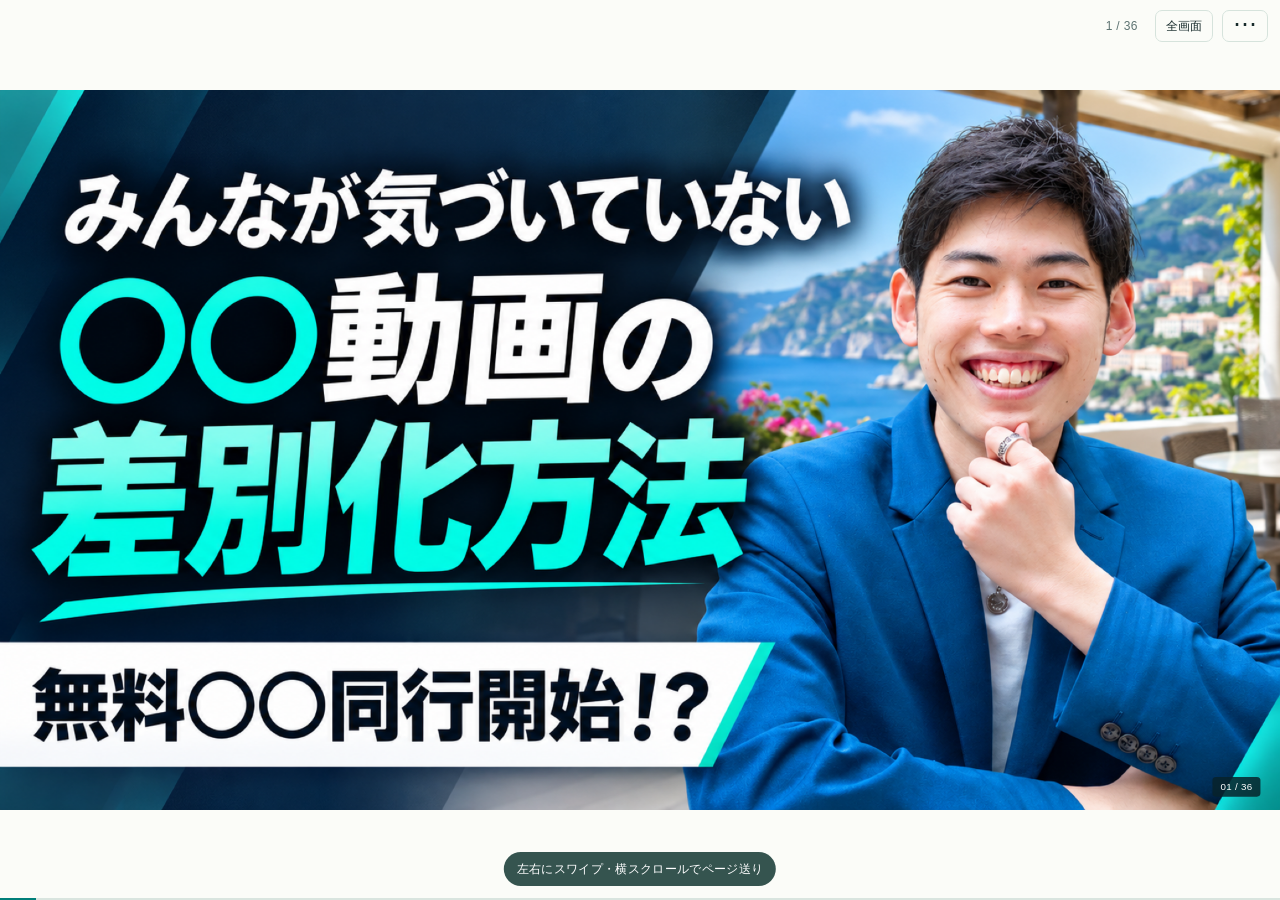
==== commit 7937c630: "Add requested 36-slide offer sequence and verified application QR" ====
--- a/2026-11-03-free/index.html
+++ b/2026-11-03-free/index.html
@@ -1,13 +1 @@
-<!doctype html><html lang="ja"><head><meta charset="utf-8"><meta name="viewport" content="width=device-width,initial-scale=1"><meta name="description" content="AI副業・物販のSNS発信で理想の未来を伝える、アフレコリールの背景素材講義。11/15(日)午前、金沢の撮影同行は今回限定無料。次回以降は33,000円で実施予定です。"><title>【今回限定無料版】ファン化につながる背景素材の集め方｜11/3 SNSコンサル講義</title><link rel="stylesheet" href="style.css?v=free-20261103-r2"></head><body class="presenter"><div class="viewer-controls" aria-label="表示操作"><span id="counter" aria-live="polite"></span><button id="full" aria-pressed="false">全画面</button><details id="viewerMenu"><summary aria-label="ページメニュー">⋯</summary><div class="viewer-menu"><label for="jump">ページを選ぶ</label><select id="jump" aria-label="ページを選ぶ"></select><div class="menu-navigation"><button id="prev" aria-label="前のページ">← 前へ</button><button id="next" aria-label="次のページ">次へ →</button></div><button id="print">印刷 / PDF</button></div></details></div><main class="viewport"><div class="stage"><section class="slide thumbnail-intro" data-title="みんなが気づいていない○○動画の差別化方法"><img src="assets/img/lecture-thumbnail.png" alt="みんなが気づいていない○○動画の差別化方法。無料○○同行開始！？"><footer><span>2026.11.03　SNSコンサル講義</span><span class="page"></span></footer></section><section class="slide question" data-title="○○には、何が入ると思いますか？"><div class="kicker">まずは、みんなの予想を教えてください</div><div class="question-body"><h2>「○○動画」の○○は、<br><em>何だと思いますか？</em></h2><p class="chat-prompt">思いついた答えを、チャットで教えてください。</p></div><footer><span>画像は教材用のAI生成イメージです。</span><span class="page"></span></footer></section><section class="slide secret-suspense" data-title="それは、、、"><div class="secret-stage"><div class="secret-seal" aria-label="秘密">㊙</div><p class="secret-label">「○○動画」の答えは</p><h2 class="secret-title">それは、、、</h2><div class="secret-rule" aria-hidden="true"></div></div><footer><span>SNSコンサル講義</span><span class="page"></span></footer></section><section class="slide cover" data-title="ファン化につながる背景素材の集め方"><div class="kicker">○○の答えは「背景素材」</div><div class="new-hero"><div><h1>ファン化につながる<br><em>背景素材</em>の<br>集め方</h1><p class="subtitle">AI副業・物販のSNS発信で、<br>理想の未来を伝える。</p><div class="cover-date">2026.11.03 ｜ SNSコンサル講義</div></div><img class="" src="assets/img/monetize-work.jpg" alt="海を望むテラスでパソコンに向かう後ろ姿（教材用AI生成画像）"></div><footer><span>画像は教材用のAI生成イメージです。</span><span class="page"></span></footer></section><section class="slide question" data-title="背景素材は、なぜ大切だと思いますか？"><div class="kicker">みんなに質問</div><div class="question-body"><h2>背景素材は、なぜ<br><em>大切</em>だと思いますか？</h2><p class="chat-prompt">思いついたことを、チャットで教えてください。</p></div><footer><span>SNSコンサル講義 ｜ アフレコリールの背景素材</span><span class="page"></span></footer></section><section class="slide answer" data-title="理想の未来を演出するため"><div class="kicker">背景が大切な理由</div><h2 class="answer-heading"><em>理想の未来</em>を<br>演出するため。</h2><div class="answer-pair"><img class="" src="assets/img/broll-ocean.jpg" alt="青い海と空を望むテラス（教材用AI生成画像）"><img class="" src="assets/img/broll-hotel.jpg" alt="庭に面した上質なホテルのラウンジ（教材用AI生成画像）"></div><p class="below">「こんな場所で、こんな時間を過ごしたい」を映像で伝える。</p><footer><span>画像は教材用のAI生成イメージです。</span><span class="page"></span></footer></section><section class="slide fan-conclusion" data-title="憧れが、この人の発信を見たいにつながる"><div class="kicker">理想の未来とファン化</div><h2>憧れが、「この人の発信を見たい」につながる。</h2><div class="two-col"><div><img class="tall-photo" src="assets/img/monetize-work.jpg" alt="海を望むテラスでパソコンに向かう後ろ姿（教材用AI生成画像）"></div><div class="feeling-flow"><div>こんな暮らしをしてみたい</div><span>↓</span><div>この人のことをもっと知りたい</div><span>↓</span><div class="accent">また見たい・応援したい</div><p>この気持ちを育てるのが、ファン化。</p><strong class="fan-final">つまりファン化です。</strong></div></div><footer><span>画像は教材用のAI生成イメージです。</span><span class="page"></span></footer></section><section class="slide " data-title="どちらを、見続けたくなりますか？"><div class="kicker">同じ言葉で見比べる</div><h2>どちらを、見続けたくなりますか？</h2><div class="comparison"><div class="voice-note"><span class="label">同じアフレコの台本例</span><blockquote>仕事を終えたら、<br>好きな場所でひと息。</blockquote><p class="takeaway">AかBと、そう思った理由を<br>チャットで教えてください。</p><small>背景だけを替えた静止画の比較です。</small></div><div class="phone-pair"><figure class="phone-card"><div class="phone"><img class="" src="assets/img/monetize-room.jpg" alt="書類や衣服が置かれた日常の部屋（教材用AI生成画像）"><div class="caption">仕事を終えたら、<br>好きな場所でひと息。</div></div><figcaption>A　散らかった部屋</figcaption></figure><figure class="phone-card"><div class="phone"><img class="" src="assets/img/broll-ocean.jpg" alt="青い海と空を望むテラス（教材用AI生成画像）"><div class="caption">仕事を終えたら、<br>好きな場所でひと息。</div></div><figcaption>B　海が見える景色</figcaption></figure></div></div><footer><span>画像は教材用のAI生成イメージです。</span><span class="page"></span></footer></section><section class="slide " data-title="綺麗な映像は、見ていたくなる"><div class="kicker">背景が大切な、もう1つの理由</div><h2>綺麗な映像は、見ていたくなる。</h2><div class="two-col"><div><div class="statement">大自然。旅先。<br>上質なホテル。</div><p class="below">背景にも見どころがあると、<br>映像を楽しみながら話を聞ける。</p><p class="takeaway" style="margin-top:30px">見飽きにくい映像にして、<br>最後まで見てもらうことを狙う。</p></div><div class="calm-pair"><img class="" src="assets/img/broll-mountain.jpg" alt="緑の山並みと朝の霞（教材用AI生成画像）"><img class="" src="assets/img/broll-hotel.jpg" alt="庭に面した上質なホテルのラウンジ（教材用AI生成画像）"></div></div><footer><span>画像は教材用のAI生成イメージです。</span><span class="page"></span></footer></section><section class="slide question" data-title="素材を撮るチャンスは、どこにありますか？"><div class="kicker">みんなに質問</div><div class="question-body"><h2>素材を撮るチャンスは、<br><em>どこ</em>にありますか？</h2><p class="chat-prompt">次の外出や予定を思い出して、チャットで教えてください。</p></div><footer><span>SNSコンサル講義 ｜ アフレコリールの背景素材</span><span class="page"></span></footer></section><section class="slide opportunity-mystery" data-title="僕が素材を撮っている、3つの機会"><div class="kicker">いつ撮るか</div><h2>僕が素材を撮っている、3つの機会。</h2><div class="photo-grid new-opportunities"><figure class="photo-card"><img class="" src="assets/img/monetize-work.jpg" alt="海を望むテラスでパソコンに向かう後ろ姿（教材用AI生成画像）"><figcaption><b>1　ワーケーション</b><span>仲間と、半分旅行・半分仕事。</span></figcaption></figure><figure class="photo-card"><img class="" src="assets/img/broll-hotel.jpg" alt="庭に面した上質なホテルのラウンジ（教材用AI生成画像）"><figcaption><b>2　いいホテルに泊まる時</b><span>空間や景色も撮っておく。</span></figcaption></figure><figure class="photo-card"><img class="" src="assets/img/broll-town.jpg" alt="木造の街並みと水路（教材用AI生成画像）"><figcaption><b>3　<span class="mosaic-word" role="img" aria-label="答えは次のスライドで"></span></b><span>前後の時間を素材集めに。</span></figcaption></figure></div><p class="below">日常にある撮影のチャンスを、活かしていきましょう。</p><footer><span>画像は教材用のAI生成イメージです。</span><span class="page"></span></footer></section><section class="slide opportunity-answer" data-title="3つ目の答え"><div class="kicker">いつ撮るか</div><h2>僕が素材を撮っている、3つの機会。</h2><div class="photo-grid new-opportunities"><figure class="photo-card"><img class="" src="assets/img/monetize-work.jpg" alt="海を望むテラスでパソコンに向かう後ろ姿（教材用AI生成画像）"><figcaption><b>1　ワーケーション</b><span>仲間と、半分旅行・半分仕事。</span></figcaption></figure><figure class="photo-card"><img class="" src="assets/img/broll-hotel.jpg" alt="庭に面した上質なホテルのラウンジ（教材用AI生成画像）"><figcaption><b>2　いいホテルに泊まる時</b><span>空間や景色も撮っておく。</span></figcaption></figure><figure class="photo-card"><img class="" src="assets/img/broll-town.jpg" alt="木造の街並みと水路（教材用AI生成画像）"><figcaption><b><small class="reveal-number">3</small>オフ会です！</b><span>前後の時間を素材集めに。</span></figcaption></figure></div><p class="below">日常にある撮影のチャンスを、活かしていきましょう。</p><footer><span>画像は教材用のAI生成イメージです。</span><span class="page"></span></footer></section><section class="slide " data-title="広島オフ会でも、空き時間に素材撮影"><div class="kicker">僕が実際にやってみたこと</div><h2>広島オフ会でも、空き時間に素材撮影。</h2><div class="two-col"><div><div class="large-quote">ちょっと空いた時間に、<br>みんなで撮ってみた。</div><div class="story-line"><span>オフ会の空き時間</span><b>↓</b><span>みんなで素材撮影</span><b>↓</b><strong>参加したみんなからも好評</strong></div></div><div><img class="wide-photo" src="assets/img/broll-town.jpg" alt="木造の街並みと水路（教材用AI生成画像）"><p class="photo-caption">街並みのイメージ。広島当日の写真ではありません。</p></div></div><footer><span>画像は教材用のAI生成イメージです。</span><span class="page"></span></footer></section><section class="slide " data-title="カメラを回す前に、動画の目的を考える"><div class="kicker">どう撮るかの前に</div><h2>カメラを回す前に、動画の目的を考える。</h2><div class="purpose-grid"><div><span>見続けてもらう</span><h3>動画を伸ばしたい</h3><p>見た目にも楽しめる景色を。</p></div><div><span>次の投稿も見てもらう</span><h3>フォローにつなげたい</h3><p>発信するテーマと合う暮らしを。</p></div><div><span>この人を応援したくなる</span><h3>ファン化したい</h3><p>憧れる時間や、人柄が見える場面を。</p></div></div><p class="purpose-question">見た人に、どんな暮らしを感じてほしいか。</p><footer><span>SNSコンサル講義 ｜ 背景素材は、投稿で伝えたいことに合わせて選びます。</span><span class="page"></span></footer></section><section class="slide " data-title="集めたい背景素材は、この3種類"><div class="kicker">何を撮るか</div><h2>集めたい背景素材は、この3種類。</h2><div class="photo-grid material-grid"><figure class="photo-card"><img class="" src="assets/img/monetize-work.jpg" alt="海を望むテラスでパソコンに向かう後ろ姿（教材用AI生成画像）"><figcaption><b>1　作業している自分</b><span>場所を選んで働く雰囲気。</span></figcaption></figure><figure class="photo-card"><img class="" src="assets/img/broll-ocean.jpg" alt="青い海と空を望むテラス（教材用AI生成画像）"><figcaption><b>2　綺麗な背景</b><span>その場所の空気や開放感。</span></figcaption></figure><figure class="photo-card"><div class="life-crop"><img class="" src="assets/img/monetize-life.jpg" alt="景色へ歩く、コーヒーを飲む、仲間と話す3場面（教材用AI生成画像）"></div><figcaption><b>3　自由な日常の動き</b><span>そこで過ごす暮らし。</span></figcaption></figure></div><footer><span>画像は教材用のAI生成イメージです。</span><span class="page"></span></footer></section><section class="slide " data-title="1　動かずに作業している自分"><div class="kicker">集めたい素材 1</div><h2>1　動かずに作業している自分。</h2><div class="two-col"><div><div class="statement">パソコン1台で、<br><em>場所を選んで働く</em><br>雰囲気を伝える。</div><p class="below">カメラは固定。<br>作業する自分と、その場所を一緒に。</p><p class="small" style="margin-top:22px">実際の作業を撮り、アフレコの内容に合わせる。</p></div><img class="tall-photo" src="assets/img/monetize-work.jpg" alt="海を望むテラスでパソコンに向かう後ろ姿（教材用AI生成画像）"></div><footer><span>画像は教材用のAI生成イメージです。</span><span class="page"></span></footer></section><section class="slide " data-title="2　綺麗な背景"><div class="kicker">集めたい素材 2</div><h2>2　綺麗な背景。</h2><div class="photo-grid"><figure class="photo-card"><img class="" src="assets/img/broll-ocean.jpg" alt="青い海と空を望むテラス（教材用AI生成画像）"><figcaption><b>海や旅先の景色</b><span>開放感が伝わる。</span></figcaption></figure><figure class="photo-card"><img class="" src="assets/img/broll-mountain.jpg" alt="緑の山並みと朝の霞（教材用AI生成画像）"><figcaption><b>大自然</b><span>日常を離れた時間が伝わる。</span></figcaption></figure><figure class="photo-card"><img class="" src="assets/img/broll-hotel.jpg" alt="庭に面した上質なホテルのラウンジ（教材用AI生成画像）"><figcaption><b>上質なホテルや旅館</b><span>ゆったり過ごす空間が伝わる。</span></figcaption></figure></div><p class="below">フォロワーが「こんな場所に行きたい」と感じる素材に。</p><footer><span>画像は教材用のAI生成イメージです。</span><span class="page"></span></footer></section><section class="slide " data-title="3　自由な日常の動き"><div class="kicker">集めたい素材 3</div><h2>3　自由な日常の動き。</h2><div class="story-grid life-grid"><figure><div class="sequence-panel"><img class="" src="assets/img/monetize-life.jpg" alt="景色へ歩く、コーヒーを飲む、仲間と話す3場面（教材用AI生成画像）"></div><figcaption>景色へ歩く</figcaption></figure><figure><div class="sequence-panel"><img class="" src="assets/img/monetize-life.jpg" alt="景色へ歩く、コーヒーを飲む、仲間と話す3場面（教材用AI生成画像）"></div><figcaption>テラスでコーヒー</figcaption></figure><figure><div class="sequence-panel"><img class="" src="assets/img/monetize-life.jpg" alt="景色へ歩く、コーヒーを飲む、仲間と話す3場面（教材用AI生成画像）"></div><figcaption>仲間と過ごす</figcaption></figure></div><p class="below">その場所で「どんな時間を過ごしているか」まで見せる。</p><footer><span>画像は教材用のAI生成イメージです。</span><span class="page"></span></footer></section><section class="slide " data-title="撮り方は、固定とゆっくり動かす2パターン"><div class="kicker">素材を撮る時の基本</div><h2>撮り方は、固定とゆっくり動かす2パターン。</h2><div class="tech-pair"><figure><div class="tech-frame"><img class="" src="assets/img/monetize-work.jpg" alt="海を望むテラスでパソコンに向かう後ろ姿（教材用AI生成画像）"><span>カメラを固定</span></div><figcaption><b>動かさずに撮る</b><p>作業する姿や、自然な動きを残す。</p></figcaption></figure><figure><div class="tech-frame"><img class="" src="assets/img/broll-ocean.jpg" alt="青い海と空を望むテラス（教材用AI生成画像）"><span>ゆっくり　→</span></div><figcaption><b>ゆっくり回して撮る</b><p>景色や空間の広がりを見せる。</p></figcaption></figure></div><p class="below">同じ場所で、両方のパターンを撮っておきましょう。</p><footer><span>画像は教材用のAI生成イメージです。</span><span class="page"></span></footer></section><section class="slide " data-title="肘を脇につけて、腰からゆっくり回す"><div class="kicker">一緒に動かしてみましょう</div><h2>肘を脇につけて、腰からゆっくり回す。</h2><div class="two-col posture-layout"><div class="posture-photo"><img class="" src="assets/img/monetize-posture.jpg" alt="両肘を脇につけてスマートフォンを持つ撮影姿勢（教材用AI生成画像）"><span class="waist-arrow">↔</span></div><div class="steps"><div class="step"><span class="num">1</span><div><b>肘を脇につける</b><small>スマホを両手で持つ。</small></div></div><div class="step"><span class="num">2</span><div><b>肩と腕の形を保つ</b><small>手先だけで振らない。</small></div></div><div class="step"><span class="num">3</span><div><b>腰からゆっくり回す</b><small>体ごと、一定の速さで。</small></div></div></div></div><p class="below">まずその場で1回。撮った映像のブレを見てみましょう。</p><footer><span>画像は教材用のAI生成イメージです。</span><span class="page"></span></footer></section><section class="slide question" data-title="次の外出で、何を撮りますか？"><div class="kicker">みんなに質問</div><div class="question-body"><h2>次の外出で、<br><em>何を撮りますか？</em></h2><p class="chat-prompt">「行く場所＋撮りたい素材」を、チャットで教えてください。</p></div><footer><span>SNSコンサル講義 ｜ アフレコリールの背景素材</span><span class="page"></span></footer></section><section class="slide " data-title="まとめ　背景で伝えるのは、理想の未来"><div class="kicker">1　背景が大切な理由</div><h2>まとめ</h2><div class="two-col"><div><div class="statement">背景で伝えるのは、<br><em>理想の未来。</em></div><p class="below">こんな暮らしをしてみたい。<br>この人の発信を、また見たい。</p><p class="takeaway" style="margin-top:28px">綺麗な映像で、<br>見続けてもらうことも狙う。</p></div><img class="tall-photo" src="assets/img/broll-hotel.jpg" alt="庭に面した上質なホテルのラウンジ（教材用AI生成画像）"></div><footer><span>画像は教材用のAI生成イメージです。</span><span class="page"></span></footer></section><section class="slide " data-title="まとめ　日常のチャンスで、3種類を集める"><div class="kicker">2　撮る機会と素材</div><h2>まとめ</h2><div class="summary-opportunities"><span>ワーケーション</span><span>いいホテル</span><span>オフ会</span></div><p class="summary-lead">日常にあるチャンスで、3種類を集める。</p><div class="photo-grid summary-materials"><figure class="photo-card"><img class="" src="assets/img/monetize-work.jpg" alt="海を望むテラスでパソコンに向かう後ろ姿（教材用AI生成画像）"><figcaption><b>作業している自分</b></figcaption></figure><figure class="photo-card"><img class="" src="assets/img/broll-ocean.jpg" alt="青い海と空を望むテラス（教材用AI生成画像）"><figcaption><b>綺麗な背景</b></figcaption></figure><figure class="photo-card"><div class="life-crop"><img class="" src="assets/img/monetize-life.jpg" alt="景色へ歩く、コーヒーを飲む、仲間と話す3場面（教材用AI生成画像）"></div><figcaption><b>自由な日常の動き</b></figcaption></figure></div><footer><span>画像は教材用のAI生成イメージです。</span><span class="page"></span></footer></section><section class="slide " data-title="まとめ　目的を決めて、2パターンで撮る"><div class="kicker">3　撮り方と次の行動</div><h2>まとめ</h2><div class="two-col"><div><div class="statement">見た人に、<br><em>どう感じてほしいか。</em></div><p class="below">目的を決めて、カメラを回す。</p><div class="summary-methods"><span>固定して撮る</span><span>ゆっくり回して撮る</span></div><p class="below">撮った映像を見て、<br>次の投稿で使う素材を残しましょう。</p></div><img class="tall-photo" src="assets/img/broll-cafe.jpg" alt="緑を望むカフェの窓辺（教材用AI生成画像）"></div><footer><span>画像は教材用のAI生成イメージです。</span><span class="page"></span></footer></section><section class="slide " data-title="どんな話に使えるかを、ひと言残す"><div class="kicker">集めた素材の保存</div><h2>どんな話に使えるかを、ひと言残す。</h2><div class="save-grid"><figure><img class="" src="assets/img/broll-ocean.jpg" alt="青い海と空を望むテラス（教材用AI生成画像）"><figcaption>海＿時間の余裕</figcaption></figure><figure><img class="" src="assets/img/broll-mountain.jpg" alt="緑の山並みと朝の霞（教材用AI生成画像）"><figcaption>山＿気分転換</figcaption></figure><figure><img class="" src="assets/img/broll-hotel.jpg" alt="庭に面した上質なホテルのラウンジ（教材用AI生成画像）"><figcaption>ホテル＿旅先</figcaption></figure><figure><img class="" src="assets/img/broll-cafe.jpg" alt="緑を望むカフェの窓辺（教材用AI生成画像）"><figcaption>カフェ＿考える時間</figcaption></figure></div><p class="below">素材を見返したときに、使う場面が浮かぶ名前に。<br>撮った日と場所も一緒に残しておくと、あとで探しやすくなります。</p><footer><span>画像は教材用のAI生成イメージです。</span><span class="page"></span></footer></section><section class="slide sales-bridge" data-title="撮る時の「これでいい？」を、現地で"><div class="kicker">知ったことを、自分の投稿で使うために</div>
-<h2>撮る時の「これでいい？」を、現地で。</h2><div class="two-col"><div><div class="sales-questions"><p>この背景、<br><b>自分の発信に合っている？</b></p><p>この素材、<br><b>どんな話に使える？</b></p></div><p class="below">金沢の街を歩きながら、<br>一緒に考えて、撮ってみましょう。</p></div><div><img class="wide-photo" src="assets/img/broll-town.jpg" alt="木造の街並みと水路（教材用AI生成画像）"><p class="photo-caption">街並みは教材イメージです。撮影予定地ではありません。</p></div></div>
-<footer><span>画像は教材用のAI生成イメージです。</span><span class="page"></span></footer></section><section class="slide sales-value" data-title="持ち帰るのは、次の投稿に使う背景素材"><div class="kicker">撮影同行で、一緒に取り組むこと</div>
-<h2>持ち帰るのは、次の投稿に使う背景素材。</h2><div class="two-col"><div><img class="wide-photo" src="assets/img/broll-town.jpg" alt="木造の街並みと水路（教材用AI生成画像）"><p class="photo-caption">街並みは教材イメージです。撮影予定地ではありません。</p></div><div class="steps"><div class="step"><span class="num">1</span><div><b>使えそうな背景を見つける</b><small>街並みや、その場所らしい空間から。</small></div></div><div class="step"><span class="num">2</span><div><b>どんな語りに合うか考える</b><small>素材を見ながら、その場で話せる。</small></div></div><div class="step"><span class="num">3</span><div><b>自分の投稿用に持ち帰る</b><small>次のアフレコリールで使う素材に。</small></div></div><p class="sales-value-note">その場で考えた選び方を、<br>次の外出でも試していきましょう。</p></div></div>
-<footer><span>画像は教材用のAI生成イメージです。</span><span class="page"></span></footer></section><section class="slide free-anchor" data-title="撮影同行は、今回限定で無料"><div class="kicker">今回の撮影同行について</div>
-<h2>撮影同行は、<br class="mobile-only">今回限定で無料。</h2>
-<div class="free-price-layout"><div class="future-price"><p>次回以降は</p><div class="future-number"><strong>33,000</strong><span>円</span></div><p>で実施予定です。</p><small>今後の実施予定としてのご案内です。</small></div>
-<div class="current-free"><span class="pill">11/15（日）午前・金沢</span><p>今回の参加費</p><strong>無料</strong><p>現地で一緒に、<br>背景素材集めを実践しましょう。</p></div></div>
-<footer><span>画像は教材用のAI生成イメージです。</span><span class="page"></span></footer></section><section class="slide offer free-offer" data-title="11/15（日）午前、金沢で今回限定無料の撮影同行"><div class="kicker">今回限定無料・撮影同行のご案内</div>
-<div class="offer-layout"><div class="offer-copy"><span class="pill">SNSコンサル受講生向け</span><h2>アフレコリールの<br>背景素材を、<br>金沢で集めよう。</h2><div class="date"><strong>11/15</strong><span>日曜日<br>午前・オフ会前</span></div><div class="free-offer-price">参加費 <b>今回限定無料</b></div><div class="details">集合時刻・場所・申込方法は<br>確定後にご案内します。</div></div><figure class="offer-photo"><img src="assets/img/broll-town.jpg" alt="木造の街並みと水路（教材用AI生成画像）"><figcaption>街並みは教材イメージです。撮影予定地ではありません。</figcaption></figure></div>
-<footer><span>画像は教材用のAI生成イメージです。</span><span class="page"></span></footer></section><section class="slide closing free-closing" data-title="次の投稿に使う素材を、金沢で一緒に"><div class="kicker">現地で、一緒に試したい方へ</div>
-<div class="two-col"><div><h2>次の投稿に使う素材を、<br>金沢で一緒に。</h2><p>作りたいアフレコのテーマを<br><em><b>1つ</b></em>、考えてきてください。</p><p class="below">背景素材を集めるところから、<br>一緒に実践しましょう。</p><span class="pill">11/15（日）午前　金沢　今回限定無料</span><div class="details">SNSコンサル受講生向け・オフ会前<br>募集の詳細は、確定後にご案内します。</div></div><img class="closing-photo" src="assets/img/broll-cafe.jpg" alt="緑を望むカフェの窓辺（教材用AI生成画像）"></div>
-<footer><span>画像は教材用のAI生成イメージです。</span><span class="page"></span></footer></section></div></main><div id="gestureHint" class="gesture-hint" role="status"></div><div class="progress"><i></i></div><script src="app.js?v=d084d327a3f7"></script></body></html>
+<!doctype html><html lang="ja"><head><meta charset="utf-8"><meta name="viewport" content="width=device-width,initial-scale=1"><meta name="description" content="AI副業・物販のSNS発信で理想の未来を伝える背景素材講義。リール素材撮影同行は今回お試しで同行代無料。11/15朝10:30金沢駅集合、先着5名。次回以降は11,000円で実施予定です。"><title>【今回限定無料版】ファン化につながる背景素材の集め方｜11/3 SNSコンサル講義</title><link rel="stylesheet" href="style.css?v=free-20261103-r3"></head><body class="presenter"><div class="viewer-controls" aria-label="表示操作"><span id="counter" aria-live="polite"></span><button id="full" aria-pressed="false">全画面</button><details id="viewerMenu"><summary aria-label="ページメニュー">⋯</summary><div class="viewer-menu"><label for="jump">ページを選ぶ</label><select id="jump" aria-label="ページを選ぶ"></select><div class="menu-navigation"><button id="prev" aria-label="前のページ">← 前へ</button><button id="next" aria-label="次のページ">次へ →</button></div><button id="print">印刷 / PDF</button></div></details></div><main class="viewport"><div class="stage"><section class="slide thumbnail-intro" data-title="みんなが気づいていない○○動画の差別化方法"><img src="assets/img/lecture-thumbnail.png" alt="みんなが気づいていない○○動画の差別化方法。無料○○同行開始！？"><footer><span>2026.11.03　SNSコンサル講義</span><span class="page"></span></footer></section><section class="slide question" data-title="○○には、何が入ると思いますか？"><div class="kicker">まずは、みんなの予想を教えてください</div><div class="question-body"><h2>「○○動画」の○○は、<br><em>何だと思いますか？</em></h2><p class="chat-prompt">思いついた答えを、チャットで教えてください。</p></div><footer><span>画像は教材用のAI生成イメージです。</span><span class="page"></span></footer></section><section class="slide secret-suspense" data-title="それは、、、"><div class="secret-stage"><div class="secret-seal" aria-label="秘密">㊙</div><p class="secret-label">「○○動画」の答えは</p><h2 class="secret-title">それは、、、</h2><div class="secret-rule" aria-hidden="true"></div></div><footer><span>SNSコンサル講義</span><span class="page"></span></footer></section><section class="slide cover" data-title="ファン化につながる背景素材の集め方"><div class="kicker">○○の答えは「背景素材」</div><div class="new-hero"><div><h1>ファン化につながる<br><em>背景素材</em>の<br>集め方</h1><p class="subtitle">AI副業・物販のSNS発信で、<br>理想の未来を伝える。</p><div class="cover-date">2026.11.03 ｜ SNSコンサル講義</div></div><img class="" src="assets/img/monetize-work.jpg" alt="海を望むテラスでパソコンに向かう後ろ姿（教材用AI生成画像）"></div><footer><span>画像は教材用のAI生成イメージです。</span><span class="page"></span></footer></section><section class="slide question" data-title="背景素材は、なぜ大切だと思いますか？"><div class="kicker">みんなに質問</div><div class="question-body"><h2>背景素材は、なぜ<br><em>大切</em>だと思いますか？</h2><p class="chat-prompt">思いついたことを、チャットで教えてください。</p></div><footer><span>SNSコンサル講義 ｜ アフレコリールの背景素材</span><span class="page"></span></footer></section><section class="slide answer" data-title="理想の未来を演出するため"><div class="kicker">背景が大切な理由</div><h2 class="answer-heading"><em>理想の未来</em>を<br>演出するため。</h2><div class="answer-pair"><img class="" src="assets/img/broll-ocean.jpg" alt="青い海と空を望むテラス（教材用AI生成画像）"><img class="" src="assets/img/broll-hotel.jpg" alt="庭に面した上質なホテルのラウンジ（教材用AI生成画像）"></div><p class="below">「こんな場所で、こんな時間を過ごしたい」を映像で伝える。</p><footer><span>画像は教材用のAI生成イメージです。</span><span class="page"></span></footer></section><section class="slide fan-conclusion" data-title="憧れが、この人の発信を見たいにつながる"><div class="kicker">理想の未来とファン化</div><h2>憧れが、「この人の発信を見たい」につながる。</h2><div class="two-col"><div><img class="tall-photo" src="assets/img/monetize-work.jpg" alt="海を望むテラスでパソコンに向かう後ろ姿（教材用AI生成画像）"></div><div class="feeling-flow"><div>こんな暮らしをしてみたい</div><span>↓</span><div>この人のことをもっと知りたい</div><span>↓</span><div class="accent">また見たい・応援したい</div><p>この気持ちを育てるのが、ファン化。</p><strong class="fan-final">つまりファン化です。</strong></div></div><footer><span>画像は教材用のAI生成イメージです。</span><span class="page"></span></footer></section><section class="slide " data-title="どちらを、見続けたくなりますか？"><div class="kicker">同じ言葉で見比べる</div><h2>どちらを、見続けたくなりますか？</h2><div class="comparison"><div class="voice-note"><span class="label">同じアフレコの台本例</span><blockquote>仕事を終えたら、<br>好きな場所でひと息。</blockquote><p class="takeaway">AかBと、そう思った理由を<br>チャットで教えてください。</p><small>背景だけを替えた静止画の比較です。</small></div><div class="phone-pair"><figure class="phone-card"><div class="phone"><img class="" src="assets/img/monetize-room.jpg" alt="書類や衣服が置かれた日常の部屋（教材用AI生成画像）"><div class="caption">仕事を終えたら、<br>好きな場所でひと息。</div></div><figcaption>A　散らかった部屋</figcaption></figure><figure class="phone-card"><div class="phone"><img class="" src="assets/img/broll-ocean.jpg" alt="青い海と空を望むテラス（教材用AI生成画像）"><div class="caption">仕事を終えたら、<br>好きな場所でひと息。</div></div><figcaption>B　海が見える景色</figcaption></figure></div></div><footer><span>画像は教材用のAI生成イメージです。</span><span class="page"></span></footer></section><section class="slide " data-title="綺麗な映像は、見ていたくなる"><div class="kicker">背景が大切な、もう1つの理由</div><h2>綺麗な映像は、見ていたくなる。</h2><div class="two-col"><div><div class="statement">大自然。旅先。<br>上質なホテル。</div><p class="below">背景にも見どころがあると、<br>映像を楽しみながら話を聞ける。</p><p class="takeaway" style="margin-top:30px">見飽きにくい映像にして、<br>最後まで見てもらうことを狙う。</p></div><div class="calm-pair"><img class="" src="assets/img/broll-mountain.jpg" alt="緑の山並みと朝の霞（教材用AI生成画像）"><img class="" src="assets/img/broll-hotel.jpg" alt="庭に面した上質なホテルのラウンジ（教材用AI生成画像）"></div></div><footer><span>画像は教材用のAI生成イメージです。</span><span class="page"></span></footer></section><section class="slide question" data-title="素材を撮るチャンスは、どこにありますか？"><div class="kicker">みんなに質問</div><div class="question-body"><h2>素材を撮るチャンスは、<br><em>どこ</em>にありますか？</h2><p class="chat-prompt">次の外出や予定を思い出して、チャットで教えてください。</p></div><footer><span>SNSコンサル講義 ｜ アフレコリールの背景素材</span><span class="page"></span></footer></section><section class="slide opportunity-mystery" data-title="僕が素材を撮っている、3つの機会"><div class="kicker">いつ撮るか</div><h2>僕が素材を撮っている、3つの機会。</h2><div class="photo-grid new-opportunities"><figure class="photo-card"><img class="" src="assets/img/monetize-work.jpg" alt="海を望むテラスでパソコンに向かう後ろ姿（教材用AI生成画像）"><figcaption><b>1　ワーケーション</b><span>仲間と、半分旅行・半分仕事。</span></figcaption></figure><figure class="photo-card"><img class="" src="assets/img/broll-hotel.jpg" alt="庭に面した上質なホテルのラウンジ（教材用AI生成画像）"><figcaption><b>2　いいホテルに泊まる時</b><span>空間や景色も撮っておく。</span></figcaption></figure><figure class="photo-card"><img class="" src="assets/img/broll-town.jpg" alt="木造の街並みと水路（教材用AI生成画像）"><figcaption><b>3　<span class="mosaic-word" role="img" aria-label="答えは次のスライドで"></span></b><span>前後の時間を素材集めに。</span></figcaption></figure></div><p class="below">日常にある撮影のチャンスを、活かしていきましょう。</p><footer><span>画像は教材用のAI生成イメージです。</span><span class="page"></span></footer></section><section class="slide recall-meetup" data-title="素材撮影しましたよね？"><div class="kicker">オフ会です！</div><h2>素材撮影しましたよね？</h2><div class="two-col"><div><div class="large-quote">ちょっと空いた時間に、<br>みんなで撮ってみた。</div><div class="story-line"><span>オフ会の空き時間</span><b>↓</b><span>みんなで素材撮影</span><b>↓</b><strong>参加したみんなからも好評</strong></div></div><div><img class="wide-photo" src="assets/img/broll-town.jpg" alt="木造の街並みと水路（教材用AI生成画像）"><p class="photo-caption">街並みのイメージ。広島当日の写真ではありません。</p></div></div><footer><span>画像は教材用のAI生成イメージです。</span><span class="page"></span></footer></section><section class="slide " data-title="じゃあどんな背景素材がいいのか？"><div class="kicker">どう撮るかの前に</div><h2>じゃあどんな背景素材がいいのか？</h2><div class="purpose-grid"><div><span>見続けてもらう</span><h3>動画を伸ばしたい</h3><p>見た目にも楽しめる景色を。</p></div><div><span>次の投稿も見てもらう</span><h3>フォローにつなげたい</h3><p>発信するテーマと合う暮らしを。</p></div><div><span>この人を応援したくなる</span><h3>ファン化したい</h3><p>憧れる時間や、人柄が見える場面を。</p></div></div><p class="purpose-question">見た人に、どんな暮らしを感じてほしいか。</p><footer><span>SNSコンサル講義 ｜ 背景素材は、投稿で伝えたいことに合わせて選びます。</span><span class="page"></span></footer></section><section class="slide offer-dramatic " data-title="結論、"><div class="dramatic-body"><h2 class="dramatic-title">結論、</h2></div><footer><span>SNSコンサル講義</span><span class="page"></span></footer></section><section class="slide " data-title="集めたい背景素材は、この3種類"><div class="kicker">何を撮るか</div><h2>集めたい背景素材は、この3種類。</h2><div class="photo-grid material-grid"><figure class="photo-card"><img class="" src="assets/img/monetize-work.jpg" alt="海を望むテラスでパソコンに向かう後ろ姿（教材用AI生成画像）"><figcaption><b>1　作業している自分</b><span>場所を選んで働く雰囲気。</span></figcaption></figure><figure class="photo-card"><img class="" src="assets/img/broll-ocean.jpg" alt="青い海と空を望むテラス（教材用AI生成画像）"><figcaption><b>2　綺麗な背景</b><span>その場所の空気や開放感。</span></figcaption></figure><figure class="photo-card"><div class="life-crop"><img class="" src="assets/img/monetize-life.jpg" alt="景色へ歩く、コーヒーを飲む、仲間と話す3場面（教材用AI生成画像）"></div><figcaption><b>3　自由な日常の動き</b><span>そこで過ごす暮らし。</span></figcaption></figure></div><footer><span>画像は教材用のAI生成イメージです。</span><span class="page"></span></footer></section><section class="slide " data-title="1　動かずに作業している自分"><div class="kicker">集めたい素材 1</div><h2>1　動かずに作業している自分。</h2><div class="two-col"><div><div class="statement">パソコン1台で、<br><em>場所を選んで働く</em><br>雰囲気を伝える。</div><p class="below">カメラは固定。<br>作業する自分と、その場所を一緒に。</p><p class="small" style="margin-top:22px">実際の作業を撮り、アフレコの内容に合わせる。</p></div><img class="tall-photo" src="assets/img/monetize-work.jpg" alt="海を望むテラスでパソコンに向かう後ろ姿（教材用AI生成画像）"></div><footer><span>画像は教材用のAI生成イメージです。</span><span class="page"></span></footer></section><section class="slide " data-title="2　綺麗な背景"><div class="kicker">集めたい素材 2</div><h2>2　綺麗な背景。</h2><div class="photo-grid"><figure class="photo-card"><img class="" src="assets/img/broll-ocean.jpg" alt="青い海と空を望むテラス（教材用AI生成画像）"><figcaption><b>海や旅先の景色</b><span>開放感が伝わる。</span></figcaption></figure><figure class="photo-card"><img class="" src="assets/img/broll-mountain.jpg" alt="緑の山並みと朝の霞（教材用AI生成画像）"><figcaption><b>大自然</b><span>日常を離れた時間が伝わる。</span></figcaption></figure><figure class="photo-card"><img class="" src="assets/img/broll-hotel.jpg" alt="庭に面した上質なホテルのラウンジ（教材用AI生成画像）"><figcaption><b>上質なホテルや旅館</b><span>ゆったり過ごす空間が伝わる。</span></figcaption></figure></div><p class="below">フォロワーが「こんな場所に行きたい」と感じる素材に。</p><footer><span>画像は教材用のAI生成イメージです。</span><span class="page"></span></footer></section><section class="slide " data-title="3　自由な日常の動き"><div class="kicker">集めたい素材 3</div><h2>3　自由な日常の動き。</h2><div class="story-grid life-grid"><figure><div class="sequence-panel"><img class="" src="assets/img/monetize-life.jpg" alt="景色へ歩く、コーヒーを飲む、仲間と話す3場面（教材用AI生成画像）"></div><figcaption>景色へ歩く</figcaption></figure><figure><div class="sequence-panel"><img class="" src="assets/img/monetize-life.jpg" alt="景色へ歩く、コーヒーを飲む、仲間と話す3場面（教材用AI生成画像）"></div><figcaption>テラスでコーヒー</figcaption></figure><figure><div class="sequence-panel"><img class="" src="assets/img/monetize-life.jpg" alt="景色へ歩く、コーヒーを飲む、仲間と話す3場面（教材用AI生成画像）"></div><figcaption>仲間と過ごす</figcaption></figure></div><p class="below">その場所で「どんな時間を過ごしているか」まで見せる。</p><footer><span>画像は教材用のAI生成イメージです。</span><span class="page"></span></footer></section><section class="slide " data-title="撮り方は、固定とゆっくり動かす2パターン"><div class="kicker">素材を撮る時の基本</div><h2>撮り方は、固定とゆっくり動かす2パターン。</h2><div class="tech-pair"><figure><div class="tech-frame"><img class="" src="assets/img/monetize-work.jpg" alt="海を望むテラスでパソコンに向かう後ろ姿（教材用AI生成画像）"><span>カメラを固定</span></div><figcaption><b>動かさずに撮る</b><p>作業する姿や、自然な動きを残す。</p></figcaption></figure><figure><div class="tech-frame"><img class="" src="assets/img/broll-ocean.jpg" alt="青い海と空を望むテラス（教材用AI生成画像）"><span>ゆっくり　→</span></div><figcaption><b>ゆっくり回して撮る</b><p>景色や空間の広がりを見せる。</p></figcaption></figure></div><p class="below">同じ場所で、両方のパターンを撮っておきましょう。</p><footer><span>画像は教材用のAI生成イメージです。</span><span class="page"></span></footer></section><section class="slide " data-title="肘を脇につけて、腰からゆっくり回す"><div class="kicker">一緒に動かしてみましょう</div><h2>肘を脇につけて、腰からゆっくり回す。</h2><div class="two-col posture-layout"><div class="posture-photo"><img class="" src="assets/img/monetize-posture.jpg" alt="両肘を脇につけてスマートフォンを持つ撮影姿勢（教材用AI生成画像）"><span class="waist-arrow">↔</span></div><div class="steps"><div class="step"><span class="num">1</span><div><b>肘を脇につける</b><small>スマホを両手で持つ。</small></div></div><div class="step"><span class="num">2</span><div><b>肩と腕の形を保つ</b><small>手先だけで振らない。</small></div></div><div class="step"><span class="num">3</span><div><b>腰からゆっくり回す</b><small>体ごと、一定の速さで。</small></div></div></div></div><p class="below">まずその場で1回。撮った映像のブレを見てみましょう。</p><footer><span>画像は教材用のAI生成イメージです。</span><span class="page"></span></footer></section><section class="slide question" data-title="次の外出で、何を撮りますか？"><div class="kicker">みんなに質問</div><div class="question-body"><h2>次の外出で、<br><em>何を撮りますか？</em></h2><p class="chat-prompt">「行く場所＋撮りたい素材」を、チャットで教えてください。</p></div><footer><span>SNSコンサル講義 ｜ アフレコリールの背景素材</span><span class="page"></span></footer></section><section class="slide " data-title="まとめ　背景で伝えるのは、理想の未来"><div class="kicker">1　背景が大切な理由</div><h2>まとめ</h2><div class="two-col"><div><div class="statement">背景で伝えるのは、<br><em>理想の未来。</em></div><p class="below">こんな暮らしをしてみたい。<br>この人の発信を、また見たい。</p><p class="takeaway" style="margin-top:28px">綺麗な映像で、<br>見続けてもらうことも狙う。</p></div><img class="tall-photo" src="assets/img/broll-hotel.jpg" alt="庭に面した上質なホテルのラウンジ（教材用AI生成画像）"></div><footer><span>画像は教材用のAI生成イメージです。</span><span class="page"></span></footer></section><section class="slide " data-title="まとめ　日常のチャンスで、3種類を集める"><div class="kicker">2　撮る機会と素材</div><h2>まとめ</h2><div class="summary-opportunities"><span>ワーケーション</span><span>いいホテル</span><span>オフ会</span></div><p class="summary-lead">日常にあるチャンスで、3種類を集める。</p><div class="photo-grid summary-materials"><figure class="photo-card"><img class="" src="assets/img/monetize-work.jpg" alt="海を望むテラスでパソコンに向かう後ろ姿（教材用AI生成画像）"><figcaption><b>作業している自分</b></figcaption></figure><figure class="photo-card"><img class="" src="assets/img/broll-ocean.jpg" alt="青い海と空を望むテラス（教材用AI生成画像）"><figcaption><b>綺麗な背景</b></figcaption></figure><figure class="photo-card"><div class="life-crop"><img class="" src="assets/img/monetize-life.jpg" alt="景色へ歩く、コーヒーを飲む、仲間と話す3場面（教材用AI生成画像）"></div><figcaption><b>自由な日常の動き</b></figcaption></figure></div><footer><span>画像は教材用のAI生成イメージです。</span><span class="page"></span></footer></section><section class="slide secret-suspense" data-title="なんと、、、"><div class="secret-stage"><div class="secret-rule" aria-hidden="true"></div><h2 class="secret-title">なんと、、、</h2><div class="secret-rule" aria-hidden="true"></div></div><footer><span>SNSコンサル講義</span><span class="page"></span></footer></section><section class="slide offer-announce" data-title="リール素材撮影同行を実施します！！！"><div class="kicker">撮影同行のご案内</div><div class="offer-layout"><div class="offer-copy"><h2>リール素材<br><em>撮影同行を</em><br>実施します！！！</h2><p>現地で一緒に、<br>背景素材を集めましょう。</p></div><figure class="offer-photo"><img src="assets/img/broll-town.jpg" alt="木造の街並みと水路（教材用AI生成画像）"><figcaption>街並みは教材イメージです。撮影予定地ではありません。</figcaption></figure></div><footer><span>画像は教材用のAI生成イメージです。</span><span class="page"></span></footer></section><section class="slide secret-suspense" data-title="そして、、、"><div class="secret-stage"><div class="secret-rule" aria-hidden="true"></div><h2 class="secret-title">そして、、、</h2><div class="secret-rule" aria-hidden="true"></div></div><footer><span>SNSコンサル講義</span><span class="page"></span></footer></section><section class="slide offer-dramatic " data-title="なんと同行代無料！"><div class="dramatic-body"><p class="dramatic-eyebrow">なんと、同行代</p><h2 class="huge-word">無料！</h2></div><footer><span>SNSコンサル講義</span><span class="page"></span></footer></section><section class="slide offer-dramatic " data-title="次回以降は、有料11,000円で実施予定"><div class="dramatic-body"><p class="dramatic-eyebrow">次回以降は、有料</p><h2 class="future-amount">11,000<small>円</small></h2><p class="future-planned">で実施予定です。</p></div><footer><span>SNSコンサル講義</span><span class="page"></span></footer></section><section class="slide offer-dramatic offer-trial" data-title="今回はお試しのため無料で実施します！"><div class="dramatic-body"><h2 class="dramatic-title">今回はお試しのため<em>無料で実施します！</em></h2></div><footer><span>SNSコンサル講義</span><span class="page"></span></footer></section><section class="slide offer-dramatic offer-scarcity" data-title="しかし！今回5名限定"><div class="dramatic-body"><h2 class="dramatic-title">しかし！</h2><p class="dramatic-eyebrow">今回</p><div class="huge-number">5<small>名限定</small></div><p class="dramatic-copy">とさせていただきます！</p></div><footer><span>SNSコンサル講義</span><span class="page"></span></footer></section><section class="slide offer-dramatic offer-date" data-title="注意点が1つ　11/15 朝10:30 金沢駅集合"><div class="dramatic-body"><h2 class="dramatic-title">注意点が1つ</h2><div class="date-time"><strong>11/15</strong><span>朝10:30〜</span></div><p class="dramatic-small">実施予定です。</p><div class="meeting-place">金沢駅に集合</div><p class="dramatic-copy">11/15の朝、金沢駅に集合できる方のみで<br>実施します。</p></div><footer><span>SNSコンサル講義</span><span class="page"></span></footer></section><section class="slide offer-dramatic offer-details" data-title="詳細は実施予定の方のみにお伝えします"><div class="dramatic-body"><h2 class="dramatic-title">詳細は<br><em>実施予定の方のみ</em>に<br>お伝えします。</h2></div><footer><span>SNSコンサル講義</span><span class="page"></span></footer></section><section class="slide offer-dramatic offer-fair" data-title="本当の先着順＆5名限定　恨みっこなしでお願いします！"><div class="dramatic-body"><h2 class="dramatic-title">では、<em>本当の先着順</em>＆<em>5名限定</em></h2><p class="dramatic-copy">超少人数で心苦しいんですけど、</p><p class="fair-close">恨みっこなしでお願いします！</p></div><footer><span>SNSコンサル講義</span><span class="page"></span></footer></section><section class="slide secret-suspense offer-method" data-title="参加方法は、、、"><div class="secret-stage"><div class="secret-rule" aria-hidden="true"></div><h2 class="secret-title">参加方法は、、、</h2><div class="secret-rule" aria-hidden="true"></div></div><footer><span>SNSコンサル講義</span><span class="page"></span></footer></section><section class="slide offer-dramatic offer-order" data-title="こちらのフォーム回答された順番です！"><div class="dramatic-body"><h2 class="dramatic-title">こちらのフォーム<br><em>回答された順番</em>です！</h2><p class="dramatic-small">※焦って名前間違いなどないように</p></div><footer><span>SNSコンサル講義</span><span class="page"></span></footer></section><section class="slide offer-form" data-title="ではお申込お待ちしてます！ フォームはこちら"><div class="form-layout"><div><h2>では<br>お申込お待ちしてます！</h2><p class="form-label">フォームはこちら</p><a class="form-link" href="https://docs.google.com/forms/d/e/1FAIpQLScStQ72yzz7HjaL8icno4ZpE_R5PL9NLoyeWKXuuu3lrfoFuw/viewform" target="_blank" rel="noopener noreferrer">申込フォームを開く</a></div><figure><a href="https://docs.google.com/forms/d/e/1FAIpQLScStQ72yzz7HjaL8icno4ZpE_R5PL9NLoyeWKXuuu3lrfoFuw/viewform" target="_blank" rel="noopener noreferrer" aria-label="申込フォームを開く"><img class="qr-code" src="assets/img/application-qr.png" alt="申込フォームのQRコード"></a><figcaption>スマホのカメラで読み取ってください</figcaption></figure></div><footer><span>SNSコンサル講義</span><span class="page"></span></footer></section></div></main><div id="gestureHint" class="gesture-hint" role="status"></div><div class="progress"><i></i></div><script src="app.js?v=d084d327a3f7"></script></body></html>
--- a/2026-11-03-free/style.css
+++ b/2026-11-03-free/style.css
@@ -152,3 +152,92 @@
  .read .opportunity-answer .photo-card:last-child b{font-size:36px}
  .read .opportunity-answer .reveal-number{font-size:20px;vertical-align:3px;margin-right:7px}
 }
+
+/* Requested launch sequence. Styles stay local to the new offer slides. */
+.offer-dramatic .dramatic-body{display:flex;flex:1;flex-direction:column;justify-content:center;align-items:center;text-align:center;gap:28px;padding-bottom:14px}
+.offer-dramatic .dramatic-title{font-size:91px;line-height:1.5;letter-spacing:-.025em;margin:0;font-weight:850}
+.offer-dramatic .dramatic-copy{font-size:39px;line-height:1.7;font-weight:700}
+.offer-dramatic .dramatic-small{font-size:26px;line-height:1.65;color:var(--muted)}
+.offer-dramatic .dramatic-eyebrow{font-size:43px;line-height:1.5;font-weight:750}
+.offer-dramatic .huge-word{font-size:185px;font-weight:850;line-height:1.13;letter-spacing:-.05em;color:var(--teal)}
+.offer-dramatic .huge-number{font-size:176px;line-height:1.1;font-weight:850;letter-spacing:-.06em;color:var(--teal)}
+.offer-dramatic .huge-number small{font-size:77px;color:inherit;letter-spacing:0;margin-left:15px}
+.offer-dramatic .future-planned{font-size:41px;line-height:1.6;margin-top:7px;font-weight:700}
+.offer-dramatic .future-amount{font-size:135px;font-weight:850;line-height:1.3;letter-spacing:-.04em;color:var(--teal)}
+.offer-dramatic .future-amount small{font-size:53px;color:inherit;margin-left:10px}
+.offer-announce .offer-layout{grid-template-columns:1.1fr 1fr;gap:62px}
+.offer-announce .offer-copy h2{font-size:64px;line-height:1.5;letter-spacing:-.04em;margin:0 0 35px}
+.offer-announce .offer-copy h2 em{font-size:76px}
+.offer-announce .offer-photo img{height:490px}
+.offer-trial{background:#e8f4ed}
+.offer-trial .dramatic-title{font-size:75px}
+.offer-trial .dramatic-title em{font-size:129px;line-height:1.3;display:block;margin-top:12px}
+.offer-scarcity .dramatic-body{gap:14px}
+.offer-scarcity .dramatic-title{font-size:72px;line-height:1.2;margin-bottom:10px}
+.offer-scarcity .dramatic-copy{font-size:36px}
+.offer-scarcity .huge-number small{font-size:63px}
+.offer-date .dramatic-body{gap:20px}
+.offer-date .dramatic-title{font-size:60px}
+.offer-date .date-time{display:flex;align-items:baseline;gap:25px;justify-content:center}
+.offer-date .date-time strong{font-size:118px;line-height:1.2;color:var(--teal);letter-spacing:-.04em}
+.offer-date .date-time span{font-size:58px;font-weight:800}
+.offer-date .meeting-place{font-size:65px;font-weight:850;line-height:1.45;border-bottom:4px solid var(--tiffany);padding:0 12px 10px}
+.offer-date .dramatic-copy{font-size:30px;line-height:1.6}
+.offer-details .dramatic-title{font-size:67px;line-height:1.7}
+.offer-fair .dramatic-title{font-size:63px;line-height:1.5}
+.offer-fair .dramatic-copy{font-size:34px}
+.offer-fair .fair-close{font-size:53px;font-weight:850;color:var(--teal);line-height:1.5}
+.offer-order .dramatic-title{font-size:72px;line-height:1.5}
+.offer-order .dramatic-small{font-size:29px;border-top:2px solid var(--line);padding-top:30px}
+.offer-form .form-layout{display:grid;grid-template-columns:1fr 480px;gap:70px;align-items:center;flex:1;min-height:0}
+.offer-form h2{font-size:64px;line-height:1.55;letter-spacing:-.035em;margin-bottom:28px}
+.offer-form .form-label{font-size:42px;font-weight:800;color:var(--teal);line-height:1.5;margin-bottom:24px}
+.offer-form .form-link{display:inline-block;font-size:25px;color:var(--teal);text-decoration-thickness:2px;text-underline-offset:7px;font-weight:750;line-height:1.5}
+.offer-form .qr-code{width:440px;height:440px;object-fit:contain;background:#fff;border:1px solid var(--line)}
+.offer-form figcaption{font-size:21px;color:var(--muted);text-align:center;margin-top:18px}
+.recall-meetup .kicker{font-size:28px}
+.recall-meetup .large-quote{font-size:34px}
+.recall-meetup .story-line{font-size:27px}
+@media(max-width:700px), (max-width:1000px) and (max-height:500px){
+ .read .offer-dramatic .dramatic-body{gap:28px;padding:20px 0}
+ .presenter.read .offer-dramatic .dramatic-title{font-size:43px;line-height:1.6}
+ .read .offer-dramatic .dramatic-copy{font-size:24px;line-height:1.7}
+ .read .offer-dramatic .dramatic-small{font-size:19px;line-height:1.7}
+ .read .offer-dramatic .dramatic-eyebrow{font-size:29px}
+ .presenter.read .offer-dramatic .huge-word{font-size:122px}
+ .read .offer-dramatic .huge-number{font-size:136px}
+ .read .offer-dramatic .huge-number small{font-size:48px;margin-left:7px}
+ .read .offer-dramatic .future-planned{font-size:29px}
+ .presenter.read .offer-dramatic .future-amount{font-size:77px;white-space:nowrap}
+ .read .offer-dramatic .future-amount small{font-size:33px;margin-left:6px}
+ .read .offer-announce .offer-copy h2{font-size:36px;line-height:1.55;margin:0 0 23px}
+ .read .offer-announce .offer-copy h2 em{font-size:45px}
+ .read .offer-announce .offer-photo img{height:300px}
+ .presenter.read .offer-trial .dramatic-title{font-size:34px}
+ .read .offer-trial .dramatic-title em{font-size:68px;margin-top:16px}
+ .read .offer-scarcity .dramatic-body{gap:20px}
+ .presenter.read .offer-scarcity .dramatic-title{font-size:47px}
+ .read .offer-date .dramatic-body{gap:25px}
+ .presenter.read .offer-date .dramatic-title{font-size:35px}
+ .read .offer-date .date-time{flex-direction:column;align-items:center;gap:8px}
+ .read .offer-date .date-time strong{font-size:79px}
+ .read .offer-date .date-time span{font-size:40px}
+ .read .offer-date .meeting-place{font-size:42px}
+ .read .offer-date .dramatic-copy{font-size:22px}
+ .presenter.read .offer-details .dramatic-title{font-size:35px;line-height:1.8}
+ .presenter.read .offer-fair .dramatic-title{font-size:37px}
+ .read .offer-fair .dramatic-copy{font-size:23px}
+ .read .offer-fair .fair-close{font-size:31px}
+ .presenter.read .offer-order .dramatic-title{font-size:35px}
+ .read .offer-order .dramatic-small{font-size:20px;padding-top:24px}
+ .read .offer-form .form-layout{display:flex;flex-direction:column;gap:35px;align-items:stretch;flex:none}
+ .presenter.read .offer-form h2{font-size:33px;line-height:1.6;margin-bottom:22px}
+ .read .offer-form .form-label{font-size:30px;margin-bottom:20px}
+ .read .offer-form .form-link{font-size:21px}
+ .read .offer-form .qr-code{width:100%;height:auto;aspect-ratio:1}
+ .read .offer-form figcaption{font-size:15px;margin-top:12px}
+ .read .recall-meetup .kicker{font-size:20px}
+ .read .recall-meetup .large-quote{font-size:26px}
+ .read .recall-meetup .story-line{font-size:22px}
+ .presenter.read .secret-suspense.offer-method .secret-title{font-size:39px}
+}
